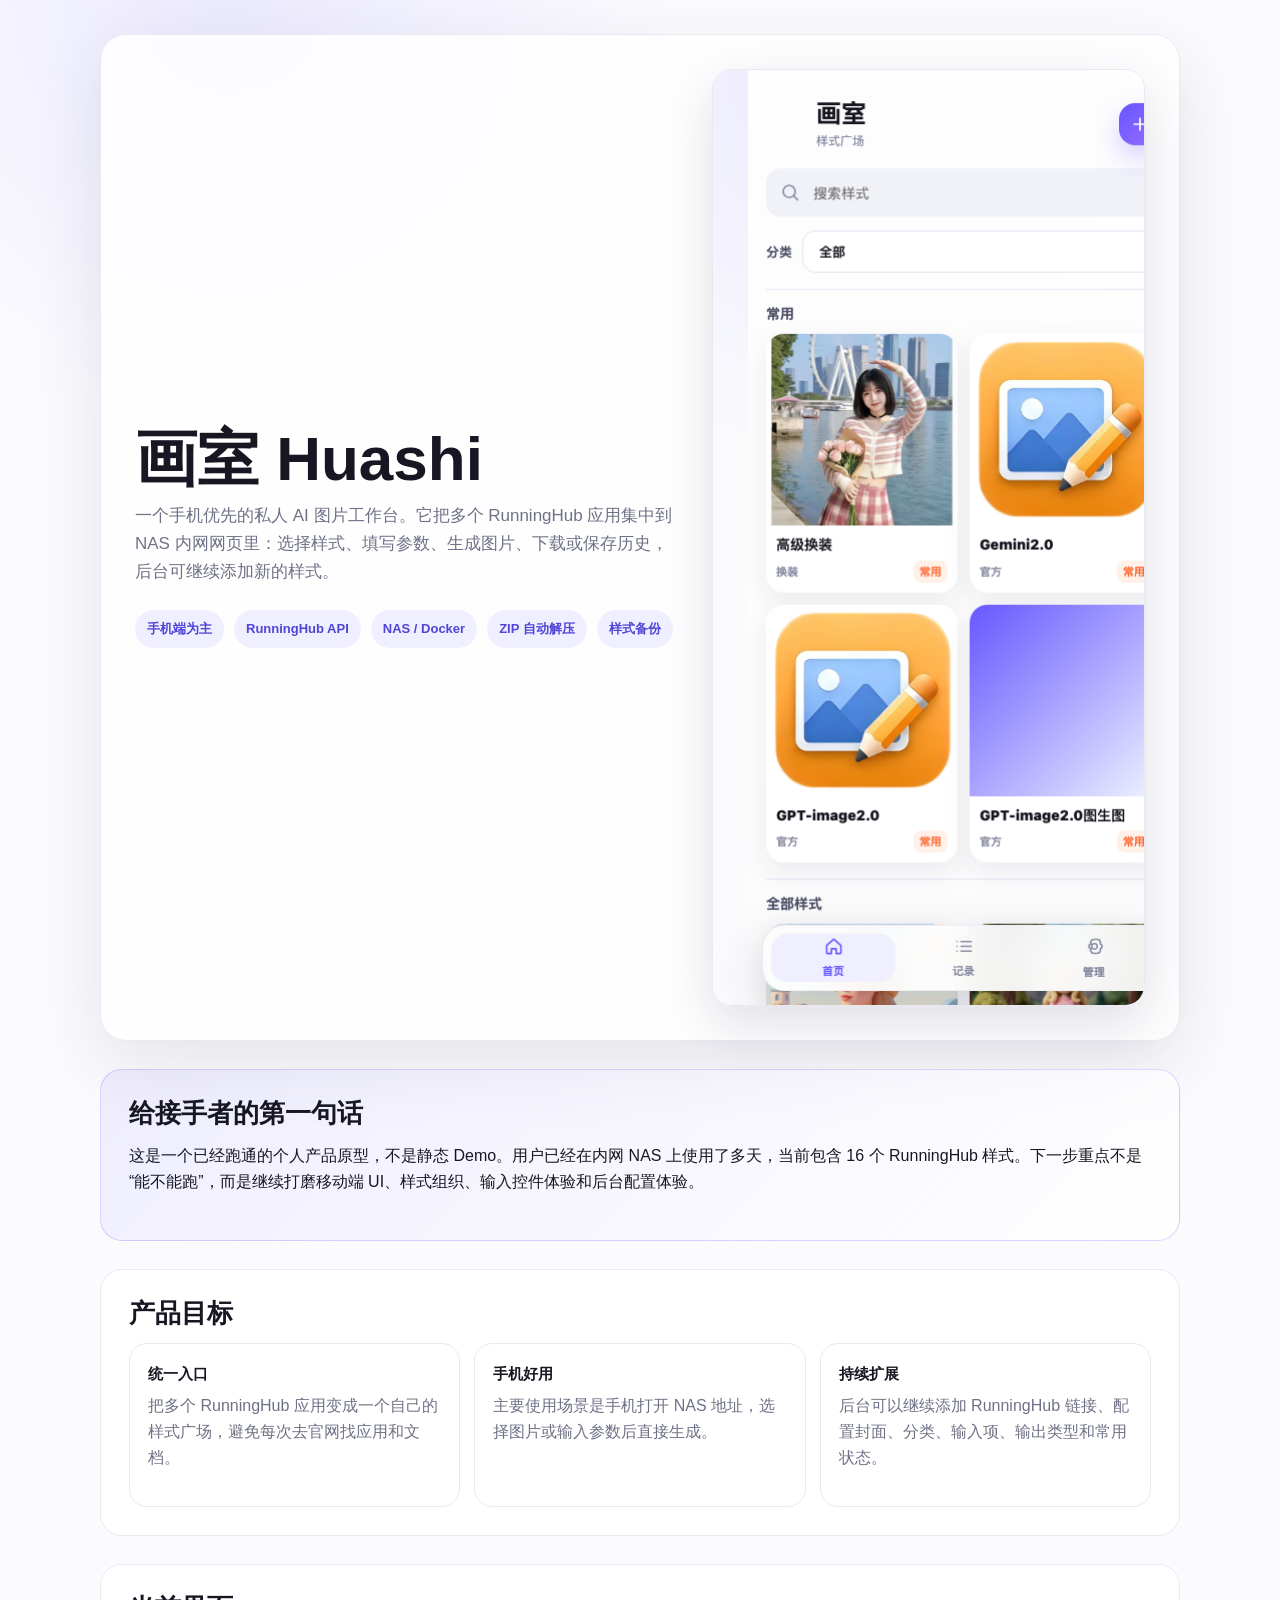
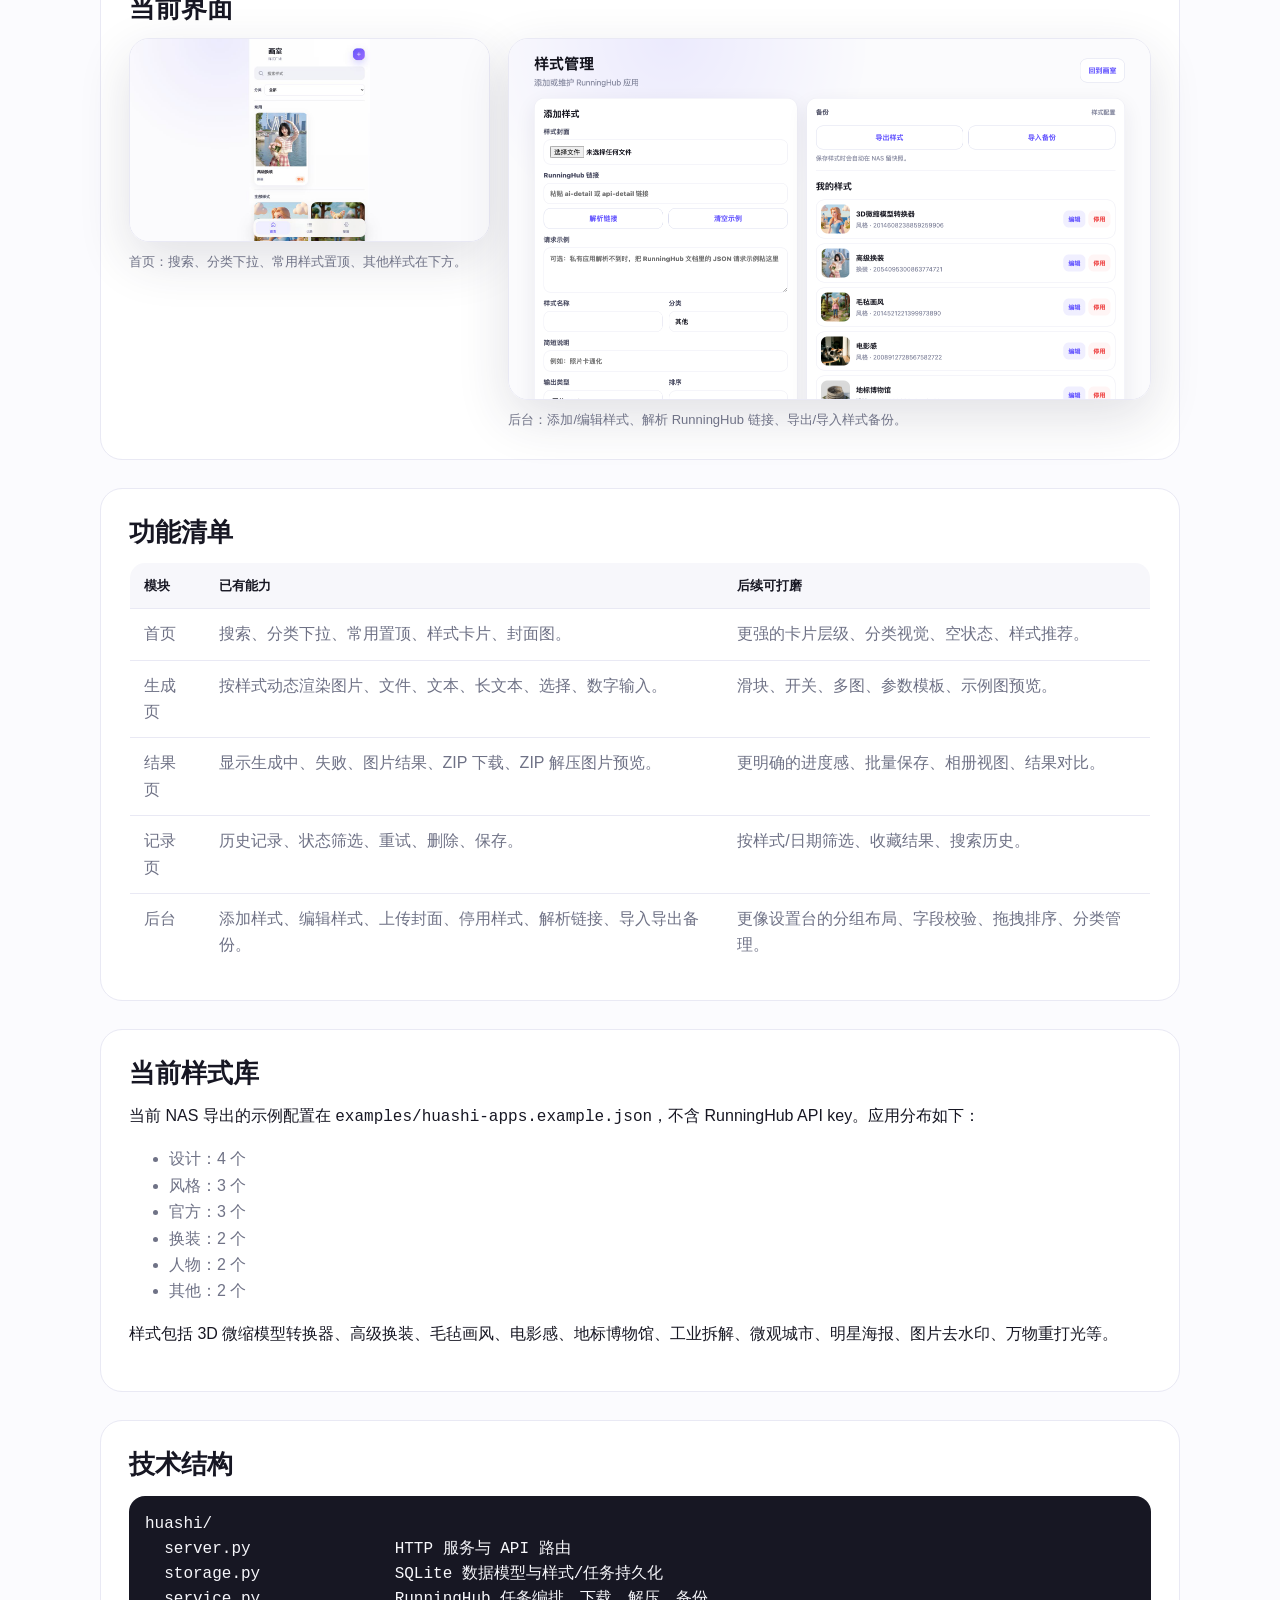
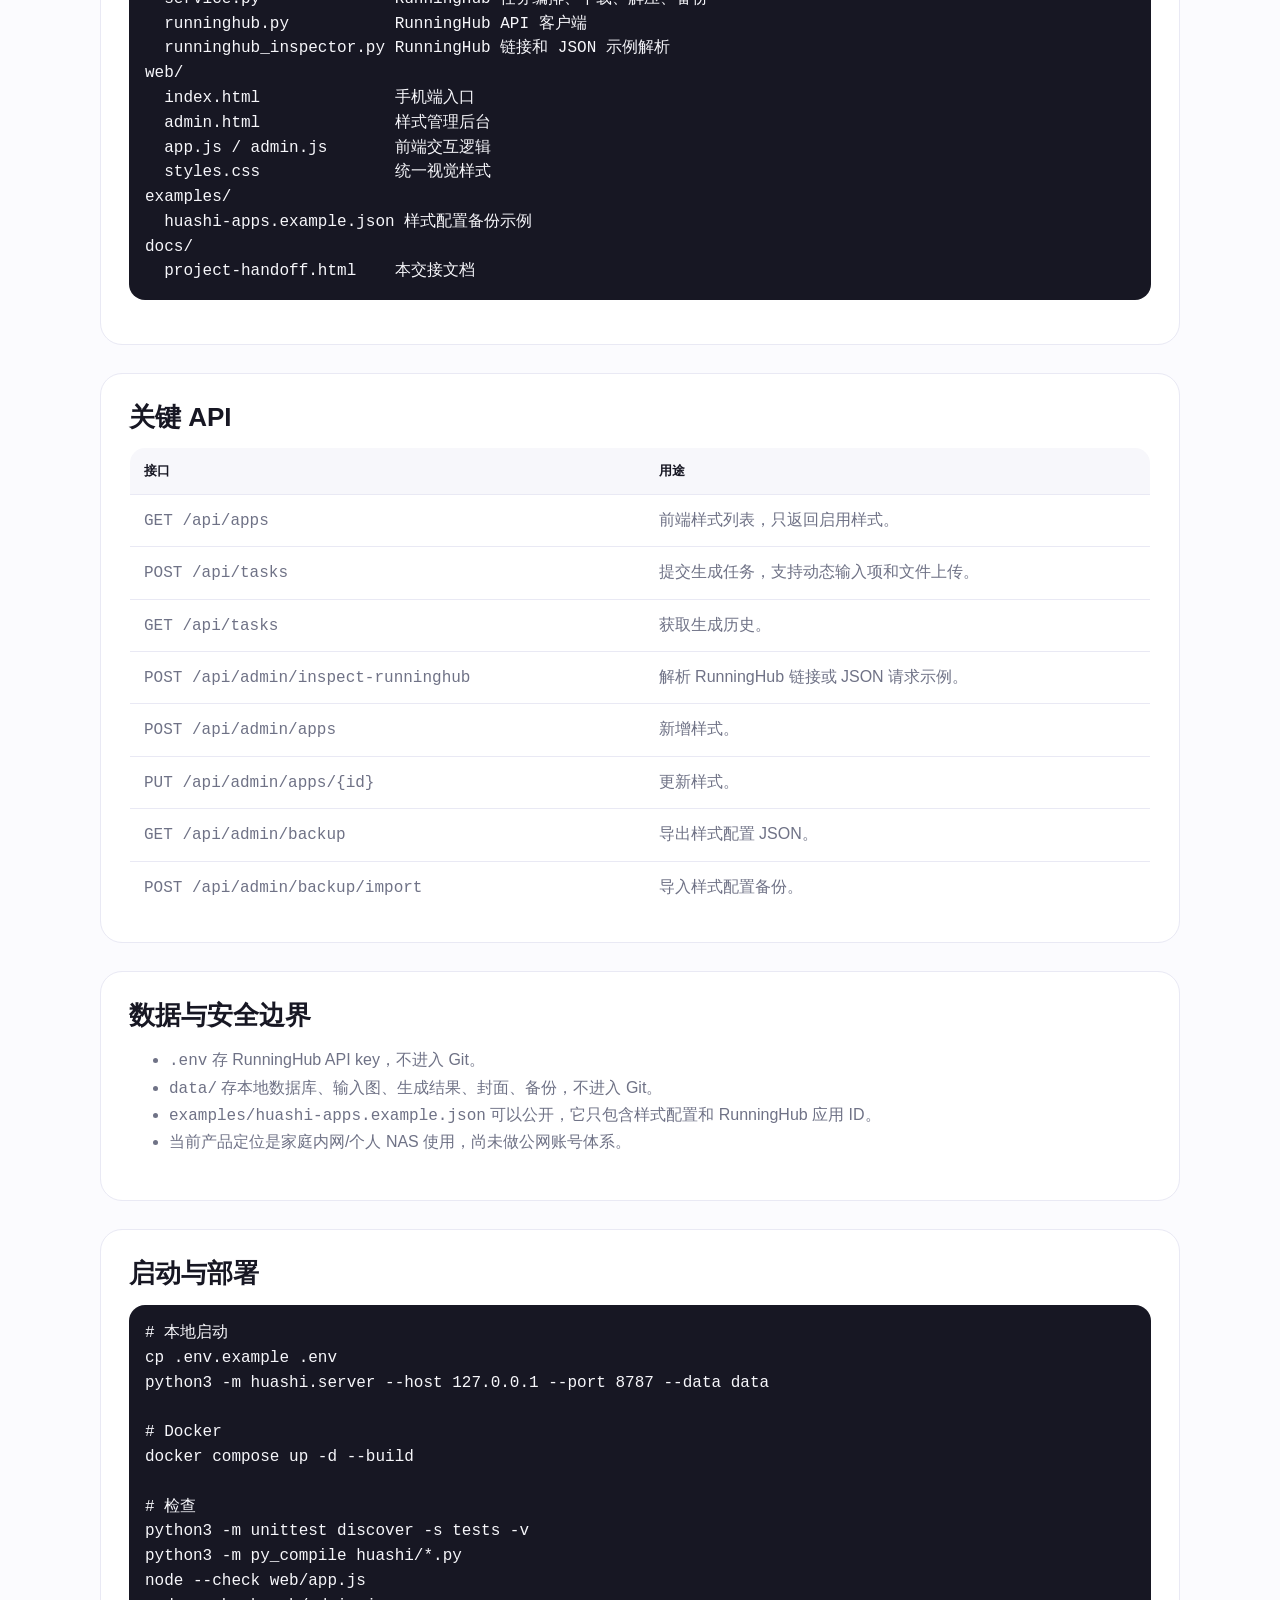
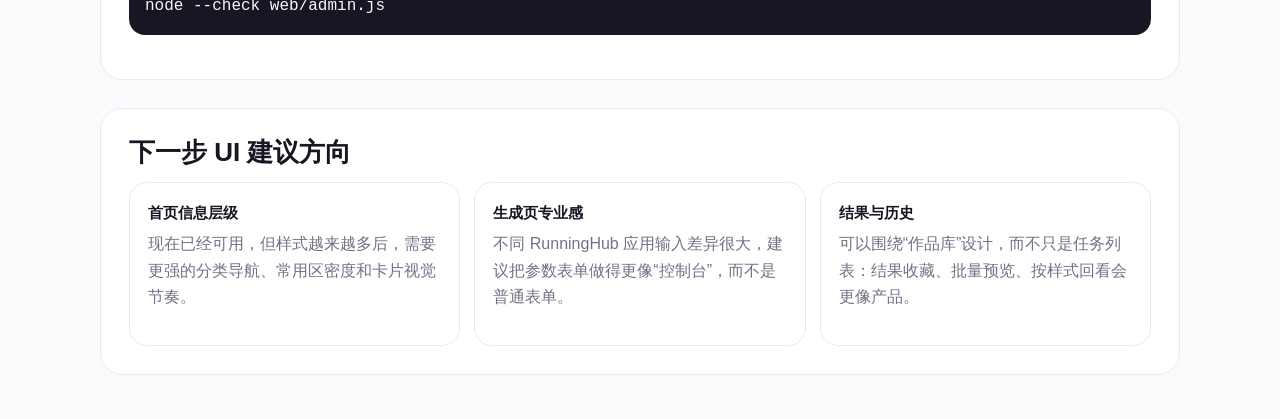
==== docs/project-handoff.html @ acdbef0a "Initial Huashi product release" ====
<!doctype html>
<html lang="zh-CN">
  <head>
    <meta charset="utf-8" />
    <meta name="viewport" content="width=device-width, initial-scale=1" />
    <title>画室 Huashi 项目交接文档</title>
    <style>
      :root {
        --ink: #171723;
        --muted: #6f7286;
        --line: #e9e9f4;
        --soft: #f7f7fb;
        --accent: #6657ff;
        --accent-2: #9b6dff;
        --surface: #ffffff;
      }

      * {
        box-sizing: border-box;
      }

      html,
      body {
        margin: 0;
        min-height: 100%;
        color: var(--ink);
        background:
          radial-gradient(circle at 18% 0, rgba(102, 87, 255, 0.1), transparent 28rem),
          #fbfbfe;
        font-family: ui-sans-serif, -apple-system, BlinkMacSystemFont, "Segoe UI", sans-serif;
        line-height: 1.65;
      }

      body {
        padding: 34px 18px 56px;
      }

      .page {
        width: min(1080px, 100%);
        margin: 0 auto;
      }

      .hero {
        display: grid;
        grid-template-columns: minmax(0, 0.95fr) minmax(320px, 0.75fr);
        gap: 28px;
        align-items: center;
        padding: 34px;
        border: 1px solid var(--line);
        border-radius: 26px;
        background: rgba(255, 255, 255, 0.86);
        box-shadow: 0 24px 70px rgba(42, 43, 70, 0.11);
      }

      h1,
      h2,
      h3,
      p {
        margin-top: 0;
      }

      h1 {
        margin-bottom: 12px;
        font-size: clamp(34px, 5vw, 62px);
        line-height: 1.02;
        letter-spacing: 0;
      }

      h2 {
        margin-bottom: 14px;
        font-size: 26px;
        line-height: 1.2;
      }

      h3 {
        margin-bottom: 8px;
        font-size: 18px;
      }

      .subtitle {
        max-width: 680px;
        color: var(--muted);
        font-size: 17px;
      }

      .hero img,
      .shot img {
        display: block;
        width: 100%;
        border-radius: 20px;
        border: 1px solid var(--line);
        box-shadow: 0 18px 52px rgba(42, 43, 70, 0.14);
      }

      .meta {
        display: flex;
        flex-wrap: wrap;
        gap: 10px;
        margin-top: 24px;
      }

      .pill {
        border-radius: 999px;
        padding: 8px 12px;
        background: #f0efff;
        color: #5045d6;
        font-size: 13px;
        font-weight: 800;
      }

      section {
        margin-top: 28px;
        padding: 28px;
        border: 1px solid var(--line);
        border-radius: 22px;
        background: rgba(255, 255, 255, 0.9);
      }

      .grid {
        display: grid;
        grid-template-columns: repeat(3, minmax(0, 1fr));
        gap: 14px;
      }

      .card {
        min-width: 0;
        border: 1px solid var(--line);
        border-radius: 18px;
        background: var(--surface);
        padding: 18px;
      }

      .card p,
      li {
        color: var(--muted);
      }

      .card strong {
        display: block;
        margin-bottom: 6px;
        font-size: 15px;
      }

      .shots {
        display: grid;
        grid-template-columns: 0.72fr 1.28fr;
        gap: 18px;
        align-items: start;
      }

      .shot small {
        display: block;
        margin-top: 9px;
        color: var(--muted);
        font-size: 13px;
      }

      code,
      pre {
        font-family: ui-monospace, SFMono-Regular, Menlo, Monaco, Consolas, monospace;
      }

      pre {
        overflow-x: auto;
        border-radius: 16px;
        background: #171723;
        color: #f7f7fb;
        padding: 16px;
        line-height: 1.55;
      }

      .table {
        width: 100%;
        border-collapse: collapse;
        overflow: hidden;
        border-radius: 16px;
        border: 1px solid var(--line);
      }

      .table th,
      .table td {
        padding: 12px 14px;
        border-bottom: 1px solid var(--line);
        text-align: left;
        vertical-align: top;
      }

      .table th {
        background: var(--soft);
        font-size: 13px;
      }

      .table td {
        color: var(--muted);
      }

      .note {
        border-color: rgba(102, 87, 255, 0.24);
        background: linear-gradient(135deg, rgba(102, 87, 255, 0.08), rgba(255, 255, 255, 0.92));
      }

      @media (max-width: 820px) {
        body {
          padding: 18px 12px 42px;
        }

        .hero,
        .grid,
        .shots {
          grid-template-columns: 1fr;
        }

        .hero,
        section {
          padding: 20px;
          border-radius: 20px;
        }
      }
    </style>
  </head>
  <body>
    <main class="page">
      <header class="hero">
        <div>
          <h1>画室 Huashi</h1>
          <p class="subtitle">
            一个手机优先的私人 AI 图片工作台。它把多个 RunningHub 应用集中到 NAS 内网网页里：选择样式、填写参数、生成图片、下载或保存历史，后台可继续添加新的样式。
          </p>
          <div class="meta">
            <span class="pill">手机端为主</span>
            <span class="pill">RunningHub API</span>
            <span class="pill">NAS / Docker</span>
            <span class="pill">ZIP 自动解压</span>
            <span class="pill">样式备份</span>
          </div>
        </div>
        <img src="assets/huashi-mobile.png" alt="画室手机端首页截图" />
      </header>

      <section class="note">
        <h2>给接手者的第一句话</h2>
        <p>
          这是一个已经跑通的个人产品原型，不是静态 Demo。用户已经在内网 NAS 上使用了多天，当前包含 16 个 RunningHub 样式。下一步重点不是“能不能跑”，而是继续打磨移动端 UI、样式组织、输入控件体验和后台配置体验。
        </p>
      </section>

      <section>
        <h2>产品目标</h2>
        <div class="grid">
          <div class="card">
            <strong>统一入口</strong>
            <p>把多个 RunningHub 应用变成一个自己的样式广场，避免每次去官网找应用和文档。</p>
          </div>
          <div class="card">
            <strong>手机好用</strong>
            <p>主要使用场景是手机打开 NAS 地址，选择图片或输入参数后直接生成。</p>
          </div>
          <div class="card">
            <strong>持续扩展</strong>
            <p>后台可以继续添加 RunningHub 链接、配置封面、分类、输入项、输出类型和常用状态。</p>
          </div>
        </div>
      </section>

      <section>
        <h2>当前界面</h2>
        <div class="shots">
          <div class="shot">
            <img src="assets/huashi-home.png" alt="画室首页截图" />
            <small>首页：搜索、分类下拉、常用样式置顶、其他样式在下方。</small>
          </div>
          <div class="shot">
            <img src="assets/huashi-admin.png" alt="画室后台截图" />
            <small>后台：添加/编辑样式、解析 RunningHub 链接、导出/导入样式备份。</small>
          </div>
        </div>
      </section>

      <section>
        <h2>功能清单</h2>
        <table class="table">
          <thead>
            <tr>
              <th>模块</th>
              <th>已有能力</th>
              <th>后续可打磨</th>
            </tr>
          </thead>
          <tbody>
            <tr>
              <td>首页</td>
              <td>搜索、分类下拉、常用置顶、样式卡片、封面图。</td>
              <td>更强的卡片层级、分类视觉、空状态、样式推荐。</td>
            </tr>
            <tr>
              <td>生成页</td>
              <td>按样式动态渲染图片、文件、文本、长文本、选择、数字输入。</td>
              <td>滑块、开关、多图、参数模板、示例图预览。</td>
            </tr>
            <tr>
              <td>结果页</td>
              <td>显示生成中、失败、图片结果、ZIP 下载、ZIP 解压图片预览。</td>
              <td>更明确的进度感、批量保存、相册视图、结果对比。</td>
            </tr>
            <tr>
              <td>记录页</td>
              <td>历史记录、状态筛选、重试、删除、保存。</td>
              <td>按样式/日期筛选、收藏结果、搜索历史。</td>
            </tr>
            <tr>
              <td>后台</td>
              <td>添加样式、编辑样式、上传封面、停用样式、解析链接、导入导出备份。</td>
              <td>更像设置台的分组布局、字段校验、拖拽排序、分类管理。</td>
            </tr>
          </tbody>
        </table>
      </section>

      <section>
        <h2>当前样式库</h2>
        <p>当前 NAS 导出的示例配置在 <code>examples/huashi-apps.example.json</code>，不含 RunningHub API key。应用分布如下：</p>
        <ul>
          <li>设计：4 个</li>
          <li>风格：3 个</li>
          <li>官方：3 个</li>
          <li>换装：2 个</li>
          <li>人物：2 个</li>
          <li>其他：2 个</li>
        </ul>
        <p>样式包括 3D 微缩模型转换器、高级换装、毛毡画风、电影感、地标博物馆、工业拆解、微观城市、明星海报、图片去水印、万物重打光等。</p>
      </section>

      <section>
        <h2>技术结构</h2>
        <pre><code>huashi/
  server.py               HTTP 服务与 API 路由
  storage.py              SQLite 数据模型与样式/任务持久化
  service.py              RunningHub 任务编排、下载、解压、备份
  runninghub.py           RunningHub API 客户端
  runninghub_inspector.py RunningHub 链接和 JSON 示例解析
web/
  index.html              手机端入口
  admin.html              样式管理后台
  app.js / admin.js       前端交互逻辑
  styles.css              统一视觉样式
examples/
  huashi-apps.example.json 样式配置备份示例
docs/
  project-handoff.html    本交接文档</code></pre>
      </section>

      <section>
        <h2>关键 API</h2>
        <table class="table">
          <thead>
            <tr>
              <th>接口</th>
              <th>用途</th>
            </tr>
          </thead>
          <tbody>
            <tr>
              <td><code>GET /api/apps</code></td>
              <td>前端样式列表，只返回启用样式。</td>
            </tr>
            <tr>
              <td><code>POST /api/tasks</code></td>
              <td>提交生成任务，支持动态输入项和文件上传。</td>
            </tr>
            <tr>
              <td><code>GET /api/tasks</code></td>
              <td>获取生成历史。</td>
            </tr>
            <tr>
              <td><code>POST /api/admin/inspect-runninghub</code></td>
              <td>解析 RunningHub 链接或 JSON 请求示例。</td>
            </tr>
            <tr>
              <td><code>POST /api/admin/apps</code></td>
              <td>新增样式。</td>
            </tr>
            <tr>
              <td><code>PUT /api/admin/apps/{id}</code></td>
              <td>更新样式。</td>
            </tr>
            <tr>
              <td><code>GET /api/admin/backup</code></td>
              <td>导出样式配置 JSON。</td>
            </tr>
            <tr>
              <td><code>POST /api/admin/backup/import</code></td>
              <td>导入样式配置备份。</td>
            </tr>
          </tbody>
        </table>
      </section>

      <section>
        <h2>数据与安全边界</h2>
        <ul>
          <li><code>.env</code> 存 RunningHub API key，不进入 Git。</li>
          <li><code>data/</code> 存本地数据库、输入图、生成结果、封面、备份，不进入 Git。</li>
          <li><code>examples/huashi-apps.example.json</code> 可以公开，它只包含样式配置和 RunningHub 应用 ID。</li>
          <li>当前产品定位是家庭内网/个人 NAS 使用，尚未做公网账号体系。</li>
        </ul>
      </section>

      <section>
        <h2>启动与部署</h2>
        <pre><code># 本地启动
cp .env.example .env
python3 -m huashi.server --host 127.0.0.1 --port 8787 --data data

# Docker
docker compose up -d --build

# 检查
python3 -m unittest discover -s tests -v
python3 -m py_compile huashi/*.py
node --check web/app.js
node --check web/admin.js</code></pre>
      </section>

      <section>
        <h2>下一步 UI 建议方向</h2>
        <div class="grid">
          <div class="card">
            <strong>首页信息层级</strong>
            <p>现在已经可用，但样式越来越多后，需要更强的分类导航、常用区密度和卡片视觉节奏。</p>
          </div>
          <div class="card">
            <strong>生成页专业感</strong>
            <p>不同 RunningHub 应用输入差异很大，建议把参数表单做得更像“控制台”，而不是普通表单。</p>
          </div>
          <div class="card">
            <strong>结果与历史</strong>
            <p>可以围绕“作品库”设计，而不只是任务列表：结果收藏、批量预览、按样式回看会更像产品。</p>
          </div>
        </div>
      </section>
    </main>
  </body>
</html>
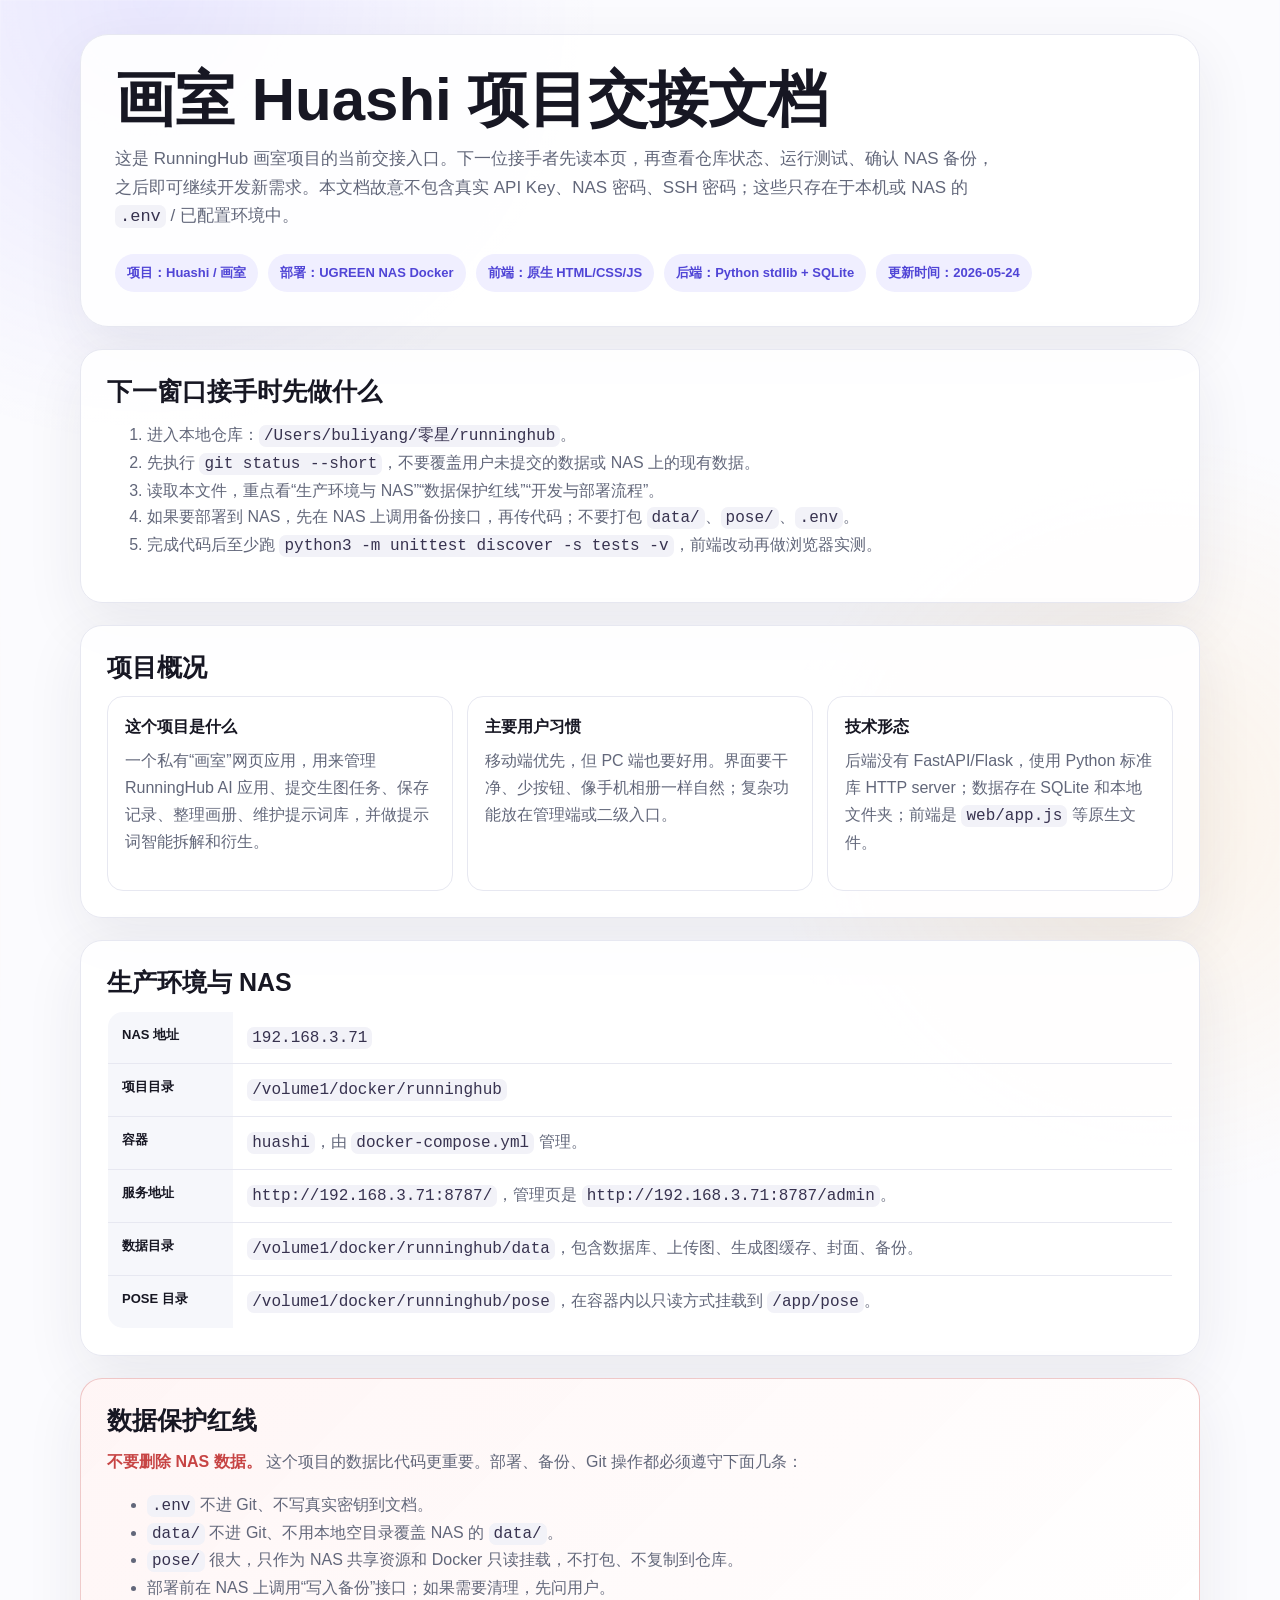
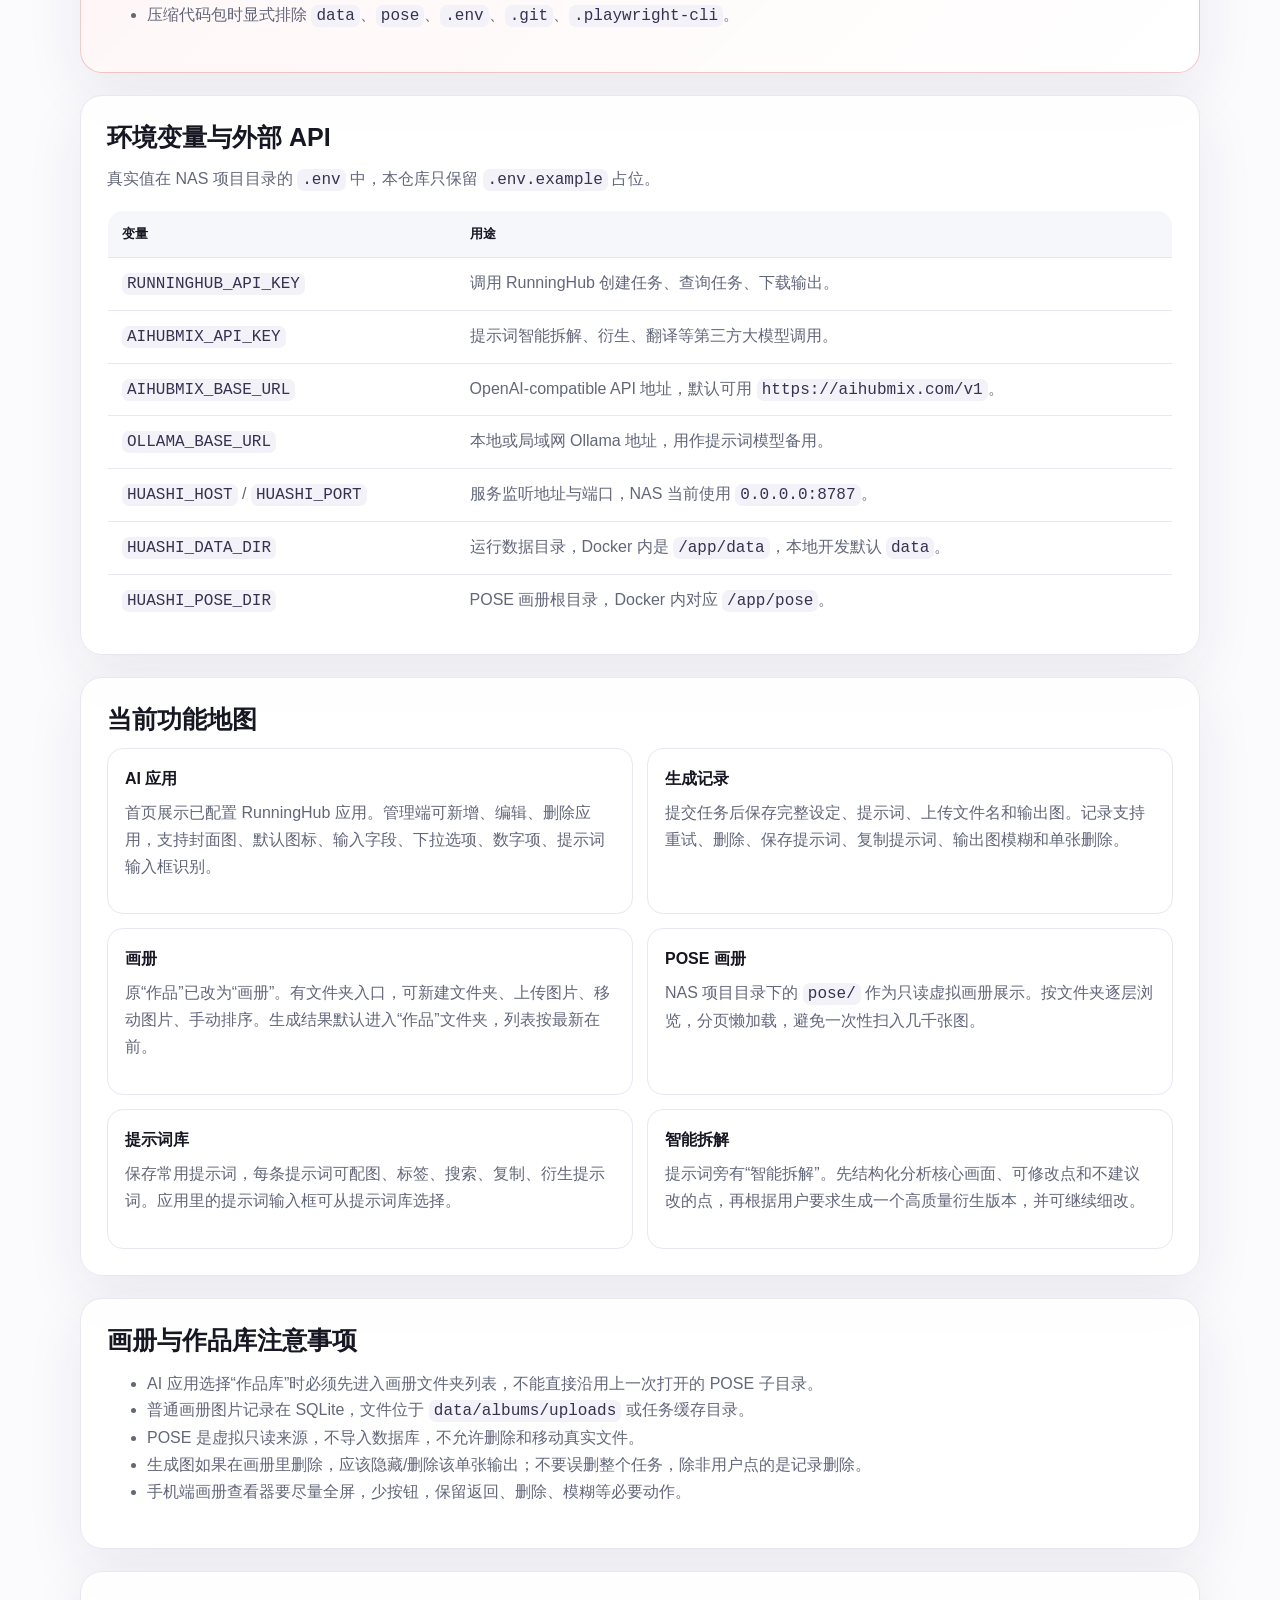
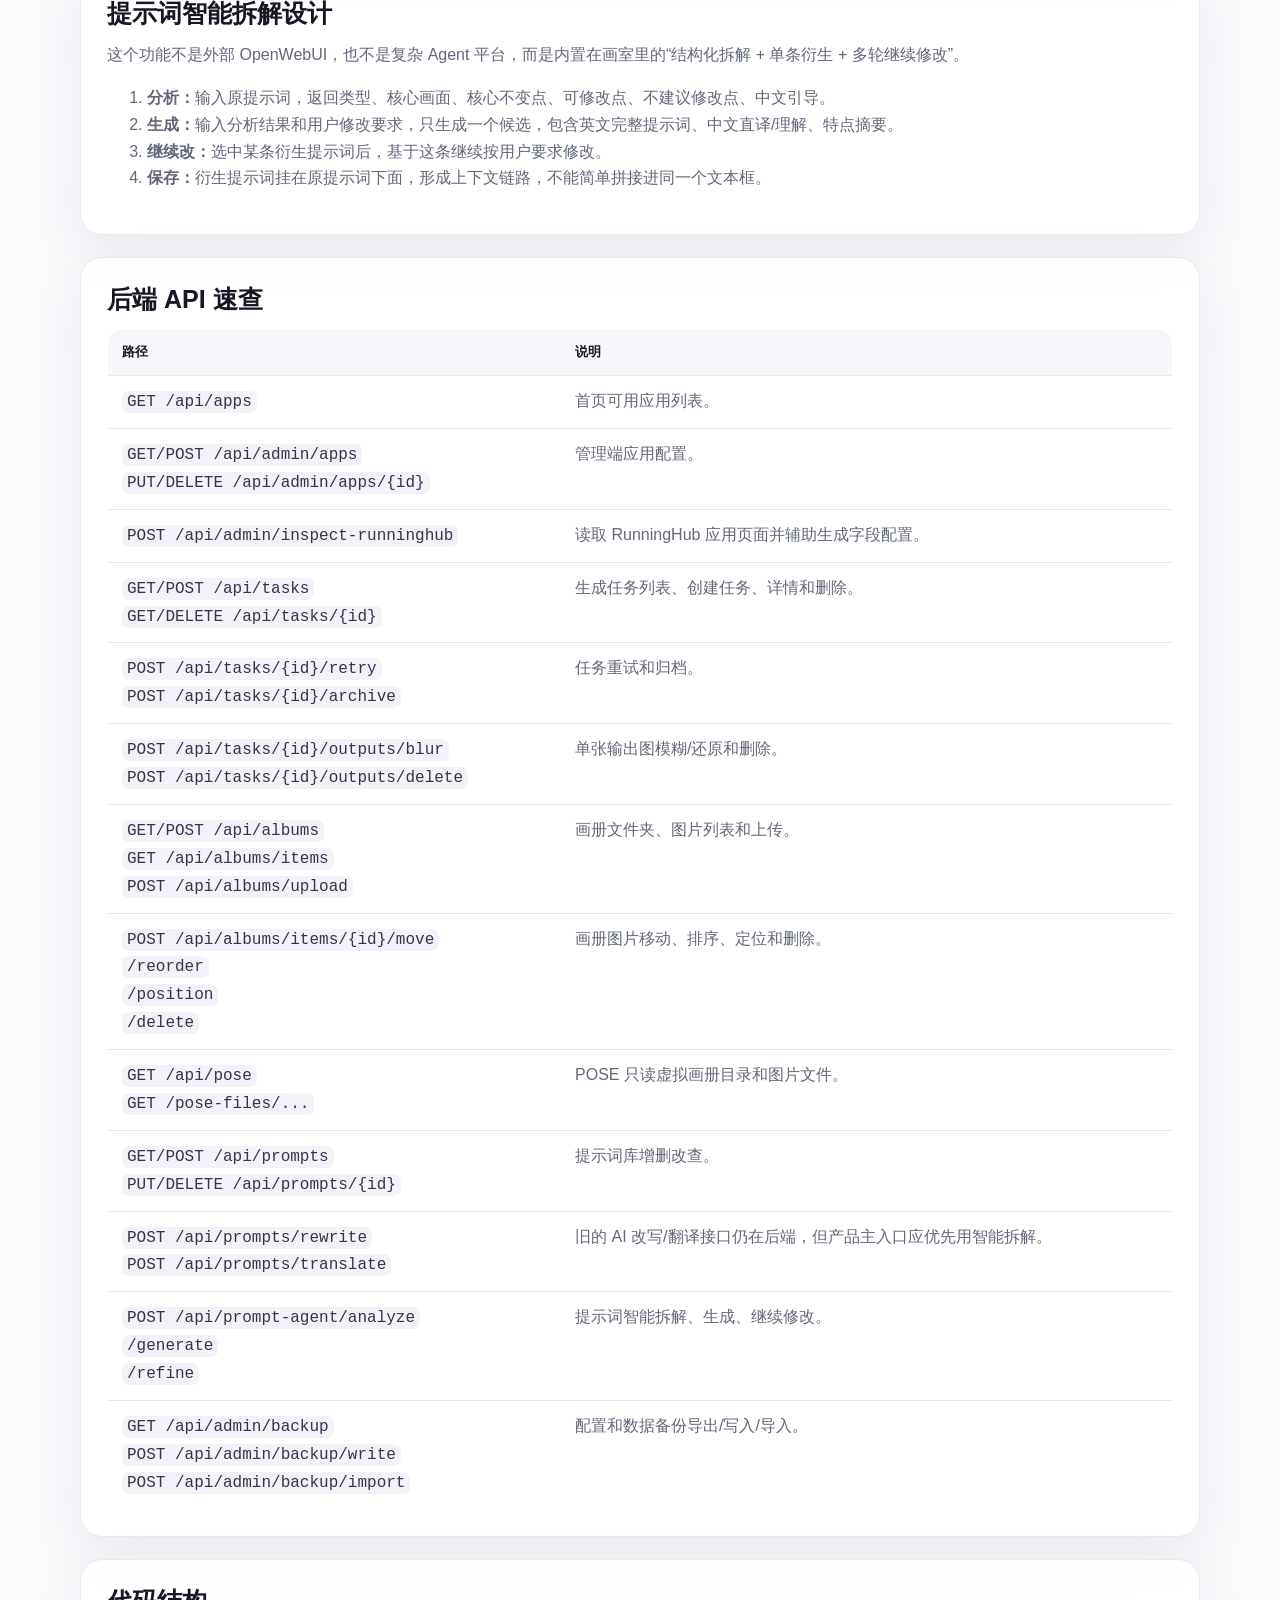
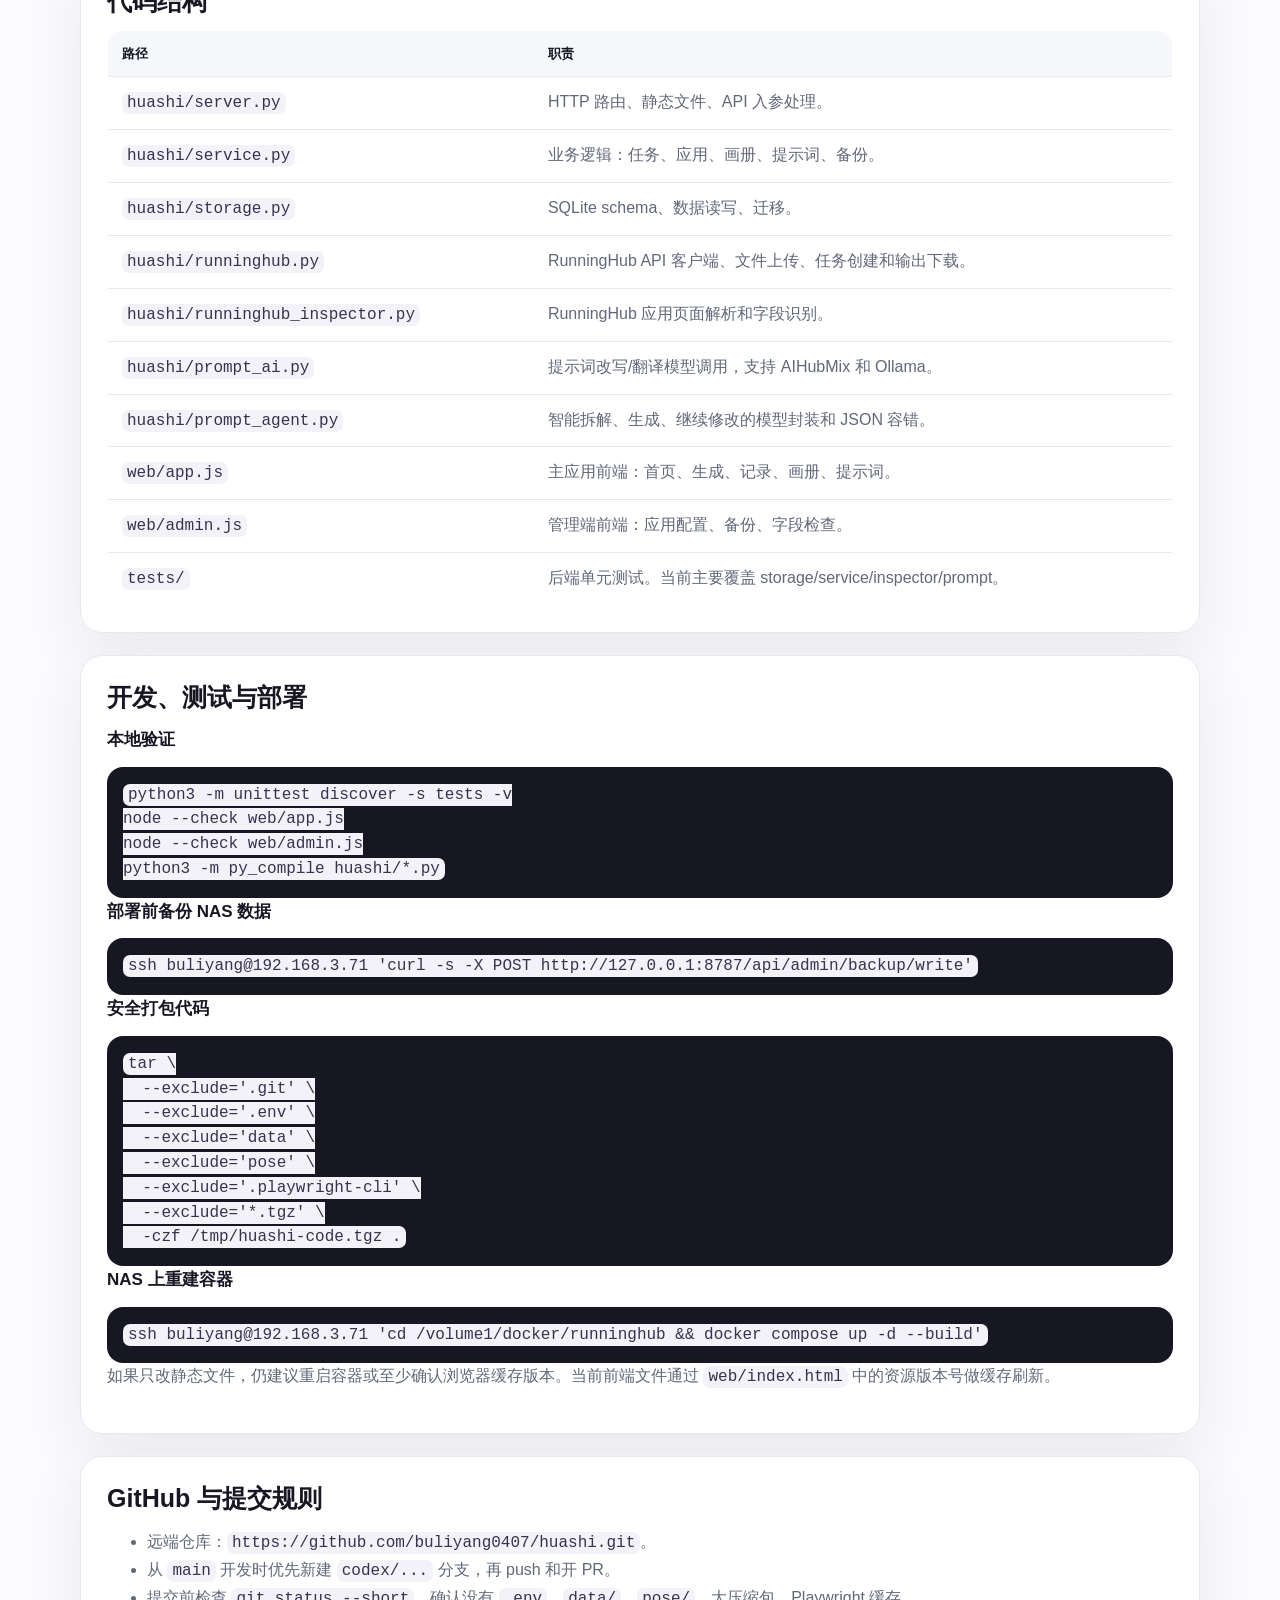
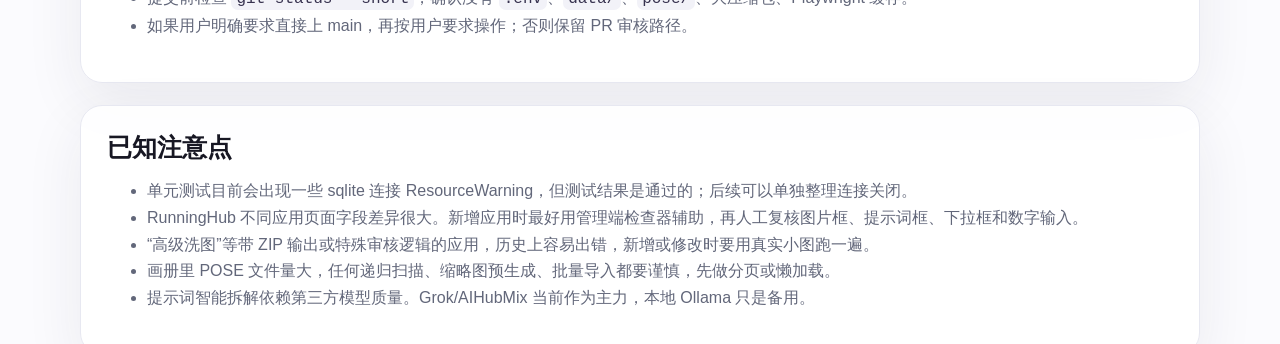
==== commit 0906f7a5: "Ship Huashi album and prompt handoff updates" ====
--- a/docs/project-handoff.html
+++ b/docs/project-handoff.html
@@ -7,12 +7,13 @@
     <style>
       :root {
         --ink: #171723;
-        --muted: #6f7286;
-        --line: #e9e9f4;
-        --soft: #f7f7fb;
+        --muted: #62677a;
+        --line: #e7e8f1;
+        --soft: #f6f7fb;
+        --surface: #ffffff;
         --accent: #6657ff;
-        --accent-2: #9b6dff;
-        --surface: #ffffff;
+        --accent-soft: #f0efff;
+        --danger: #c74444;
       }
 
       * {
@@ -25,10 +26,11 @@
         min-height: 100%;
         color: var(--ink);
         background:
-          radial-gradient(circle at 18% 0, rgba(102, 87, 255, 0.1), transparent 28rem),
+          radial-gradient(circle at 12% 0, rgba(102, 87, 255, 0.12), transparent 28rem),
+          radial-gradient(circle at 90% 12%, rgba(255, 183, 77, 0.12), transparent 24rem),
           #fbfbfe;
         font-family: ui-sans-serif, -apple-system, BlinkMacSystemFont, "Segoe UI", sans-serif;
-        line-height: 1.65;
+        line-height: 1.68;
       }
 
       body {
@@ -36,20 +38,26 @@
       }
 
       .page {
-        width: min(1080px, 100%);
+        width: min(1120px, 100%);
         margin: 0 auto;
       }
 
+      .hero,
+      section {
+        border: 1px solid var(--line);
+        background: rgba(255, 255, 255, 0.92);
+        box-shadow: 0 20px 58px rgba(42, 43, 70, 0.08);
+      }
+
       .hero {
-        display: grid;
-        grid-template-columns: minmax(0, 0.95fr) minmax(320px, 0.75fr);
-        gap: 28px;
-        align-items: center;
         padding: 34px;
-        border: 1px solid var(--line);
-        border-radius: 26px;
-        background: rgba(255, 255, 255, 0.86);
-        box-shadow: 0 24px 70px rgba(42, 43, 70, 0.11);
+        border-radius: 28px;
+      }
+
+      section {
+        margin-top: 22px;
+        padding: 26px;
+        border-radius: 22px;
       }
 
       h1,
@@ -60,60 +68,50 @@
       }
 
       h1 {
-        margin-bottom: 12px;
-        font-size: clamp(34px, 5vw, 62px);
-        line-height: 1.02;
+        max-width: 820px;
+        margin-bottom: 14px;
+        font-size: clamp(34px, 5vw, 60px);
+        line-height: 1.04;
         letter-spacing: 0;
       }
 
       h2 {
         margin-bottom: 14px;
-        font-size: 26px;
+        font-size: 25px;
         line-height: 1.2;
       }
 
       h3 {
         margin-bottom: 8px;
-        font-size: 18px;
-      }
-
-      .subtitle {
-        max-width: 680px;
+        font-size: 17px;
+      }
+
+      p,
+      li,
+      td {
+        color: var(--muted);
+      }
+
+      .lead {
+        max-width: 880px;
         color: var(--muted);
         font-size: 17px;
-      }
-
-      .hero img,
-      .shot img {
-        display: block;
-        width: 100%;
-        border-radius: 20px;
-        border: 1px solid var(--line);
-        box-shadow: 0 18px 52px rgba(42, 43, 70, 0.14);
       }
 
       .meta {
         display: flex;
         flex-wrap: wrap;
         gap: 10px;
-        margin-top: 24px;
+        margin-top: 22px;
       }
 
       .pill {
         border-radius: 999px;
         padding: 8px 12px;
-        background: #f0efff;
+        background: var(--accent-soft);
         color: #5045d6;
         font-size: 13px;
         font-weight: 800;
-      }
-
-      section {
-        margin-top: 28px;
-        padding: 28px;
-        border: 1px solid var(--line);
-        border-radius: 22px;
-        background: rgba(255, 255, 255, 0.9);
       }
 
       .grid {
@@ -122,37 +120,22 @@
         gap: 14px;
       }
 
+      .grid.two {
+        grid-template-columns: repeat(2, minmax(0, 1fr));
+      }
+
       .card {
         min-width: 0;
+        padding: 17px;
         border: 1px solid var(--line);
-        border-radius: 18px;
+        border-radius: 16px;
         background: var(--surface);
-        padding: 18px;
-      }
-
-      .card p,
-      li {
-        color: var(--muted);
       }
 
       .card strong {
         display: block;
-        margin-bottom: 6px;
-        font-size: 15px;
-      }
-
-      .shots {
-        display: grid;
-        grid-template-columns: 0.72fr 1.28fr;
-        gap: 18px;
-        align-items: start;
-      }
-
-      .shot small {
-        display: block;
-        margin-top: 9px;
-        color: var(--muted);
-        font-size: 13px;
+        margin-bottom: 7px;
+        color: var(--ink);
       }
 
       code,
@@ -160,54 +143,70 @@
         font-family: ui-monospace, SFMono-Regular, Menlo, Monaco, Consolas, monospace;
       }
 
+      code {
+        color: #37324f;
+        background: #f2f2f8;
+        border-radius: 7px;
+        padding: 2px 5px;
+      }
+
       pre {
         overflow-x: auto;
+        margin: 12px 0 0;
+        padding: 16px;
         border-radius: 16px;
         background: #171723;
-        color: #f7f7fb;
-        padding: 16px;
+        color: #f8f8ff;
         line-height: 1.55;
       }
 
-      .table {
+      table {
         width: 100%;
         border-collapse: collapse;
+        border: 1px solid var(--line);
+        border-radius: 16px;
         overflow: hidden;
-        border-radius: 16px;
-        border: 1px solid var(--line);
-      }
-
-      .table th,
-      .table td {
+      }
+
+      th,
+      td {
         padding: 12px 14px;
         border-bottom: 1px solid var(--line);
         text-align: left;
         vertical-align: top;
       }
 
-      .table th {
+      th {
         background: var(--soft);
+        color: var(--ink);
         font-size: 13px;
       }
 
-      .table td {
-        color: var(--muted);
-      }
-
-      .note {
-        border-color: rgba(102, 87, 255, 0.24);
-        background: linear-gradient(135deg, rgba(102, 87, 255, 0.08), rgba(255, 255, 255, 0.92));
+      tr:last-child td {
+        border-bottom: 0;
+      }
+
+      .warn {
+        border-color: rgba(199, 68, 68, 0.28);
+        background: linear-gradient(135deg, rgba(255, 245, 245, 0.95), rgba(255, 255, 255, 0.92));
+      }
+
+      .warn strong {
+        color: var(--danger);
+      }
+
+      .toc {
+        columns: 2;
+      }
+
+      .toc a {
+        color: #5045d6;
+        text-decoration: none;
       }
 
       @media (max-width: 820px) {
         body {
           padding: 18px 12px 42px;
-        }
-
-        .hero,
-        .grid,
-        .shots {
-          grid-template-columns: 1fr;
         }
 
         .hero,
@@ -215,228 +214,370 @@
           padding: 20px;
           border-radius: 20px;
         }
+
+        .grid,
+        .grid.two {
+          grid-template-columns: 1fr;
+        }
+
+        .toc {
+          columns: 1;
+        }
       }
     </style>
   </head>
   <body>
     <main class="page">
       <header class="hero">
-        <div>
-          <h1>画室 Huashi</h1>
-          <p class="subtitle">
-            一个手机优先的私人 AI 图片工作台。它把多个 RunningHub 应用集中到 NAS 内网网页里：选择样式、填写参数、生成图片、下载或保存历史，后台可继续添加新的样式。
-          </p>
-          <div class="meta">
-            <span class="pill">手机端为主</span>
-            <span class="pill">RunningHub API</span>
-            <span class="pill">NAS / Docker</span>
-            <span class="pill">ZIP 自动解压</span>
-            <span class="pill">样式备份</span>
-          </div>
+        <h1>画室 Huashi 项目交接文档</h1>
+        <p class="lead">
+          这是 RunningHub 画室项目的当前交接入口。下一位接手者先读本页，再查看仓库状态、运行测试、确认 NAS
+          备份，之后即可继续开发新需求。本文档故意不包含真实 API Key、NAS 密码、SSH 密码；这些只存在于本机或 NAS
+          的 <code>.env</code> / 已配置环境中。
+        </p>
+        <div class="meta">
+          <span class="pill">项目：Huashi / 画室</span>
+          <span class="pill">部署：UGREEN NAS Docker</span>
+          <span class="pill">前端：原生 HTML/CSS/JS</span>
+          <span class="pill">后端：Python stdlib + SQLite</span>
+          <span class="pill">更新时间：2026-05-24</span>
         </div>
-        <img src="assets/huashi-mobile.png" alt="画室手机端首页截图" />
       </header>
 
-      <section class="note">
-        <h2>给接手者的第一句话</h2>
-        <p>
-          这是一个已经跑通的个人产品原型，不是静态 Demo。用户已经在内网 NAS 上使用了多天，当前包含 16 个 RunningHub 样式。下一步重点不是“能不能跑”，而是继续打磨移动端 UI、样式组织、输入控件体验和后台配置体验。
-        </p>
-      </section>
-
-      <section>
-        <h2>产品目标</h2>
+      <section id="quick-start">
+        <h2>下一窗口接手时先做什么</h2>
+        <ol>
+          <li>进入本地仓库：<code>/Users/buliyang/零星/runninghub</code>。</li>
+          <li>先执行 <code>git status --short</code>，不要覆盖用户未提交的数据或 NAS 上的现有数据。</li>
+          <li>读取本文件，重点看“生产环境与 NAS”“数据保护红线”“开发与部署流程”。</li>
+          <li>如果要部署到 NAS，先在 NAS 上调用备份接口，再传代码；不要打包 <code>data/</code>、<code>pose/</code>、<code>.env</code>。</li>
+          <li>完成代码后至少跑 <code>python3 -m unittest discover -s tests -v</code>，前端改动再做浏览器实测。</li>
+        </ol>
+      </section>
+
+      <section id="overview">
+        <h2>项目概况</h2>
         <div class="grid">
           <div class="card">
-            <strong>统一入口</strong>
-            <p>把多个 RunningHub 应用变成一个自己的样式广场，避免每次去官网找应用和文档。</p>
-          </div>
-          <div class="card">
-            <strong>手机好用</strong>
-            <p>主要使用场景是手机打开 NAS 地址，选择图片或输入参数后直接生成。</p>
-          </div>
-          <div class="card">
-            <strong>持续扩展</strong>
-            <p>后台可以继续添加 RunningHub 链接、配置封面、分类、输入项、输出类型和常用状态。</p>
+            <strong>这个项目是什么</strong>
+            <p>一个私有“画室”网页应用，用来管理 RunningHub AI 应用、提交生图任务、保存记录、整理画册、维护提示词库，并做提示词智能拆解和衍生。</p>
+          </div>
+          <div class="card">
+            <strong>主要用户习惯</strong>
+            <p>移动端优先，但 PC 端也要好用。界面要干净、少按钮、像手机相册一样自然；复杂功能放在管理端或二级入口。</p>
+          </div>
+          <div class="card">
+            <strong>技术形态</strong>
+            <p>后端没有 FastAPI/Flask，使用 Python 标准库 HTTP server；数据存在 SQLite 和本地文件夹；前端是 <code>web/app.js</code> 等原生文件。</p>
           </div>
         </div>
       </section>
 
-      <section>
-        <h2>当前界面</h2>
-        <div class="shots">
-          <div class="shot">
-            <img src="assets/huashi-home.png" alt="画室首页截图" />
-            <small>首页：搜索、分类下拉、常用样式置顶、其他样式在下方。</small>
-          </div>
-          <div class="shot">
-            <img src="assets/huashi-admin.png" alt="画室后台截图" />
-            <small>后台：添加/编辑样式、解析 RunningHub 链接、导出/导入样式备份。</small>
-          </div>
-        </div>
-      </section>
-
-      <section>
-        <h2>功能清单</h2>
-        <table class="table">
+      <section id="production">
+        <h2>生产环境与 NAS</h2>
+        <table>
+          <tbody>
+            <tr>
+              <th>NAS 地址</th>
+              <td><code>192.168.3.71</code></td>
+            </tr>
+            <tr>
+              <th>项目目录</th>
+              <td><code>/volume1/docker/runninghub</code></td>
+            </tr>
+            <tr>
+              <th>容器</th>
+              <td><code>huashi</code>，由 <code>docker-compose.yml</code> 管理。</td>
+            </tr>
+            <tr>
+              <th>服务地址</th>
+              <td><code>http://192.168.3.71:8787/</code>，管理页是 <code>http://192.168.3.71:8787/admin</code>。</td>
+            </tr>
+            <tr>
+              <th>数据目录</th>
+              <td><code>/volume1/docker/runninghub/data</code>，包含数据库、上传图、生成图缓存、封面、备份。</td>
+            </tr>
+            <tr>
+              <th>POSE 目录</th>
+              <td><code>/volume1/docker/runninghub/pose</code>，在容器内以只读方式挂载到 <code>/app/pose</code>。</td>
+            </tr>
+          </tbody>
+        </table>
+      </section>
+
+      <section class="warn" id="safety">
+        <h2>数据保护红线</h2>
+        <p><strong>不要删除 NAS 数据。</strong> 这个项目的数据比代码更重要。部署、备份、Git 操作都必须遵守下面几条：</p>
+        <ul>
+          <li><code>.env</code> 不进 Git、不写真实密钥到文档。</li>
+          <li><code>data/</code> 不进 Git、不用本地空目录覆盖 NAS 的 <code>data/</code>。</li>
+          <li><code>pose/</code> 很大，只作为 NAS 共享资源和 Docker 只读挂载，不打包、不复制到仓库。</li>
+          <li>部署前在 NAS 上调用“写入备份”接口；如果需要清理，先问用户。</li>
+          <li>压缩代码包时显式排除 <code>data</code>、<code>pose</code>、<code>.env</code>、<code>.git</code>、<code>.playwright-cli</code>。</li>
+        </ul>
+      </section>
+
+      <section id="env">
+        <h2>环境变量与外部 API</h2>
+        <p>真实值在 NAS 项目目录的 <code>.env</code> 中，本仓库只保留 <code>.env.example</code> 占位。</p>
+        <table>
           <thead>
             <tr>
-              <th>模块</th>
-              <th>已有能力</th>
-              <th>后续可打磨</th>
+              <th>变量</th>
+              <th>用途</th>
             </tr>
           </thead>
           <tbody>
             <tr>
-              <td>首页</td>
-              <td>搜索、分类下拉、常用置顶、样式卡片、封面图。</td>
-              <td>更强的卡片层级、分类视觉、空状态、样式推荐。</td>
-            </tr>
-            <tr>
-              <td>生成页</td>
-              <td>按样式动态渲染图片、文件、文本、长文本、选择、数字输入。</td>
-              <td>滑块、开关、多图、参数模板、示例图预览。</td>
-            </tr>
-            <tr>
-              <td>结果页</td>
-              <td>显示生成中、失败、图片结果、ZIP 下载、ZIP 解压图片预览。</td>
-              <td>更明确的进度感、批量保存、相册视图、结果对比。</td>
-            </tr>
-            <tr>
-              <td>记录页</td>
-              <td>历史记录、状态筛选、重试、删除、保存。</td>
-              <td>按样式/日期筛选、收藏结果、搜索历史。</td>
-            </tr>
-            <tr>
-              <td>后台</td>
-              <td>添加样式、编辑样式、上传封面、停用样式、解析链接、导入导出备份。</td>
-              <td>更像设置台的分组布局、字段校验、拖拽排序、分类管理。</td>
+              <td><code>RUNNINGHUB_API_KEY</code></td>
+              <td>调用 RunningHub 创建任务、查询任务、下载输出。</td>
+            </tr>
+            <tr>
+              <td><code>AIHUBMIX_API_KEY</code></td>
+              <td>提示词智能拆解、衍生、翻译等第三方大模型调用。</td>
+            </tr>
+            <tr>
+              <td><code>AIHUBMIX_BASE_URL</code></td>
+              <td>OpenAI-compatible API 地址，默认可用 <code>https://aihubmix.com/v1</code>。</td>
+            </tr>
+            <tr>
+              <td><code>OLLAMA_BASE_URL</code></td>
+              <td>本地或局域网 Ollama 地址，用作提示词模型备用。</td>
+            </tr>
+            <tr>
+              <td><code>HUASHI_HOST</code> / <code>HUASHI_PORT</code></td>
+              <td>服务监听地址与端口，NAS 当前使用 <code>0.0.0.0:8787</code>。</td>
+            </tr>
+            <tr>
+              <td><code>HUASHI_DATA_DIR</code></td>
+              <td>运行数据目录，Docker 内是 <code>/app/data</code>，本地开发默认 <code>data</code>。</td>
+            </tr>
+            <tr>
+              <td><code>HUASHI_POSE_DIR</code></td>
+              <td>POSE 画册根目录，Docker 内对应 <code>/app/pose</code>。</td>
             </tr>
           </tbody>
         </table>
       </section>
 
-      <section>
-        <h2>当前样式库</h2>
-        <p>当前 NAS 导出的示例配置在 <code>examples/huashi-apps.example.json</code>，不含 RunningHub API key。应用分布如下：</p>
+      <section id="features">
+        <h2>当前功能地图</h2>
+        <div class="grid two">
+          <div class="card">
+            <strong>AI 应用</strong>
+            <p>首页展示已配置 RunningHub 应用。管理端可新增、编辑、删除应用，支持封面图、默认图标、输入字段、下拉选项、数字项、提示词输入框识别。</p>
+          </div>
+          <div class="card">
+            <strong>生成记录</strong>
+            <p>提交任务后保存完整设定、提示词、上传文件名和输出图。记录支持重试、删除、保存提示词、复制提示词、输出图模糊和单张删除。</p>
+          </div>
+          <div class="card">
+            <strong>画册</strong>
+            <p>原“作品”已改为“画册”。有文件夹入口，可新建文件夹、上传图片、移动图片、手动排序。生成结果默认进入“作品”文件夹，列表按最新在前。</p>
+          </div>
+          <div class="card">
+            <strong>POSE 画册</strong>
+            <p>NAS 项目目录下的 <code>pose/</code> 作为只读虚拟画册展示。按文件夹逐层浏览，分页懒加载，避免一次性扫入几千张图。</p>
+          </div>
+          <div class="card">
+            <strong>提示词库</strong>
+            <p>保存常用提示词，每条提示词可配图、标签、搜索、复制、衍生提示词。应用里的提示词输入框可从提示词库选择。</p>
+          </div>
+          <div class="card">
+            <strong>智能拆解</strong>
+            <p>提示词旁有“智能拆解”。先结构化分析核心画面、可修改点和不建议改的点，再根据用户要求生成一个高质量衍生版本，并可继续细改。</p>
+          </div>
+        </div>
+      </section>
+
+      <section id="albums">
+        <h2>画册与作品库注意事项</h2>
         <ul>
-          <li>设计：4 个</li>
-          <li>风格：3 个</li>
-          <li>官方：3 个</li>
-          <li>换装：2 个</li>
-          <li>人物：2 个</li>
-          <li>其他：2 个</li>
+          <li>AI 应用选择“作品库”时必须先进入画册文件夹列表，不能直接沿用上一次打开的 POSE 子目录。</li>
+          <li>普通画册图片记录在 SQLite，文件位于 <code>data/albums/uploads</code> 或任务缓存目录。</li>
+          <li>POSE 是虚拟只读来源，不导入数据库，不允许删除和移动真实文件。</li>
+          <li>生成图如果在画册里删除，应该隐藏/删除该单张输出；不要误删整个任务，除非用户点的是记录删除。</li>
+          <li>手机端画册查看器要尽量全屏，少按钮，保留返回、删除、模糊等必要动作。</li>
         </ul>
-        <p>样式包括 3D 微缩模型转换器、高级换装、毛毡画风、电影感、地标博物馆、工业拆解、微观城市、明星海报、图片去水印、万物重打光等。</p>
-      </section>
-
-      <section>
-        <h2>技术结构</h2>
-        <pre><code>huashi/
-  server.py               HTTP 服务与 API 路由
-  storage.py              SQLite 数据模型与样式/任务持久化
-  service.py              RunningHub 任务编排、下载、解压、备份
-  runninghub.py           RunningHub API 客户端
-  runninghub_inspector.py RunningHub 链接和 JSON 示例解析
-web/
-  index.html              手机端入口
-  admin.html              样式管理后台
-  app.js / admin.js       前端交互逻辑
-  styles.css              统一视觉样式
-examples/
-  huashi-apps.example.json 样式配置备份示例
-docs/
-  project-handoff.html    本交接文档</code></pre>
-      </section>
-
-      <section>
-        <h2>关键 API</h2>
-        <table class="table">
+      </section>
+
+      <section id="prompt-agent">
+        <h2>提示词智能拆解设计</h2>
+        <p>这个功能不是外部 OpenWebUI，也不是复杂 Agent 平台，而是内置在画室里的“结构化拆解 + 单条衍生 + 多轮继续修改”。</p>
+        <ol>
+          <li><strong>分析：</strong>输入原提示词，返回类型、核心画面、核心不变点、可修改点、不建议修改点、中文引导。</li>
+          <li><strong>生成：</strong>输入分析结果和用户修改要求，只生成一个候选，包含英文完整提示词、中文直译/理解、特点摘要。</li>
+          <li><strong>继续改：</strong>选中某条衍生提示词后，基于这条继续按用户要求修改。</li>
+          <li><strong>保存：</strong>衍生提示词挂在原提示词下面，形成上下文链路，不能简单拼接进同一个文本框。</li>
+        </ol>
+      </section>
+
+      <section id="api">
+        <h2>后端 API 速查</h2>
+        <table>
           <thead>
             <tr>
-              <th>接口</th>
-              <th>用途</th>
+              <th>路径</th>
+              <th>说明</th>
             </tr>
           </thead>
           <tbody>
             <tr>
               <td><code>GET /api/apps</code></td>
-              <td>前端样式列表，只返回启用样式。</td>
-            </tr>
-            <tr>
-              <td><code>POST /api/tasks</code></td>
-              <td>提交生成任务，支持动态输入项和文件上传。</td>
-            </tr>
-            <tr>
-              <td><code>GET /api/tasks</code></td>
-              <td>获取生成历史。</td>
+              <td>首页可用应用列表。</td>
+            </tr>
+            <tr>
+              <td><code>GET/POST /api/admin/apps</code><br /><code>PUT/DELETE /api/admin/apps/{id}</code></td>
+              <td>管理端应用配置。</td>
             </tr>
             <tr>
               <td><code>POST /api/admin/inspect-runninghub</code></td>
-              <td>解析 RunningHub 链接或 JSON 请求示例。</td>
-            </tr>
-            <tr>
-              <td><code>POST /api/admin/apps</code></td>
-              <td>新增样式。</td>
-            </tr>
-            <tr>
-              <td><code>PUT /api/admin/apps/{id}</code></td>
-              <td>更新样式。</td>
-            </tr>
-            <tr>
-              <td><code>GET /api/admin/backup</code></td>
-              <td>导出样式配置 JSON。</td>
-            </tr>
-            <tr>
-              <td><code>POST /api/admin/backup/import</code></td>
-              <td>导入样式配置备份。</td>
+              <td>读取 RunningHub 应用页面并辅助生成字段配置。</td>
+            </tr>
+            <tr>
+              <td><code>GET/POST /api/tasks</code><br /><code>GET/DELETE /api/tasks/{id}</code></td>
+              <td>生成任务列表、创建任务、详情和删除。</td>
+            </tr>
+            <tr>
+              <td><code>POST /api/tasks/{id}/retry</code><br /><code>POST /api/tasks/{id}/archive</code></td>
+              <td>任务重试和归档。</td>
+            </tr>
+            <tr>
+              <td><code>POST /api/tasks/{id}/outputs/blur</code><br /><code>POST /api/tasks/{id}/outputs/delete</code></td>
+              <td>单张输出图模糊/还原和删除。</td>
+            </tr>
+            <tr>
+              <td><code>GET/POST /api/albums</code><br /><code>GET /api/albums/items</code><br /><code>POST /api/albums/upload</code></td>
+              <td>画册文件夹、图片列表和上传。</td>
+            </tr>
+            <tr>
+              <td><code>POST /api/albums/items/{id}/move</code><br /><code>/reorder</code><br /><code>/position</code><br /><code>/delete</code></td>
+              <td>画册图片移动、排序、定位和删除。</td>
+            </tr>
+            <tr>
+              <td><code>GET /api/pose</code><br /><code>GET /pose-files/...</code></td>
+              <td>POSE 只读虚拟画册目录和图片文件。</td>
+            </tr>
+            <tr>
+              <td><code>GET/POST /api/prompts</code><br /><code>PUT/DELETE /api/prompts/{id}</code></td>
+              <td>提示词库增删改查。</td>
+            </tr>
+            <tr>
+              <td><code>POST /api/prompts/rewrite</code><br /><code>POST /api/prompts/translate</code></td>
+              <td>旧的 AI 改写/翻译接口仍在后端，但产品主入口应优先用智能拆解。</td>
+            </tr>
+            <tr>
+              <td><code>POST /api/prompt-agent/analyze</code><br /><code>/generate</code><br /><code>/refine</code></td>
+              <td>提示词智能拆解、生成、继续修改。</td>
+            </tr>
+            <tr>
+              <td><code>GET /api/admin/backup</code><br /><code>POST /api/admin/backup/write</code><br /><code>POST /api/admin/backup/import</code></td>
+              <td>配置和数据备份导出/写入/导入。</td>
             </tr>
           </tbody>
         </table>
       </section>
 
-      <section>
-        <h2>数据与安全边界</h2>
+      <section id="files">
+        <h2>代码结构</h2>
+        <table>
+          <thead>
+            <tr>
+              <th>路径</th>
+              <th>职责</th>
+            </tr>
+          </thead>
+          <tbody>
+            <tr>
+              <td><code>huashi/server.py</code></td>
+              <td>HTTP 路由、静态文件、API 入参处理。</td>
+            </tr>
+            <tr>
+              <td><code>huashi/service.py</code></td>
+              <td>业务逻辑：任务、应用、画册、提示词、备份。</td>
+            </tr>
+            <tr>
+              <td><code>huashi/storage.py</code></td>
+              <td>SQLite schema、数据读写、迁移。</td>
+            </tr>
+            <tr>
+              <td><code>huashi/runninghub.py</code></td>
+              <td>RunningHub API 客户端、文件上传、任务创建和输出下载。</td>
+            </tr>
+            <tr>
+              <td><code>huashi/runninghub_inspector.py</code></td>
+              <td>RunningHub 应用页面解析和字段识别。</td>
+            </tr>
+            <tr>
+              <td><code>huashi/prompt_ai.py</code></td>
+              <td>提示词改写/翻译模型调用，支持 AIHubMix 和 Ollama。</td>
+            </tr>
+            <tr>
+              <td><code>huashi/prompt_agent.py</code></td>
+              <td>智能拆解、生成、继续修改的模型封装和 JSON 容错。</td>
+            </tr>
+            <tr>
+              <td><code>web/app.js</code></td>
+              <td>主应用前端：首页、生成、记录、画册、提示词。</td>
+            </tr>
+            <tr>
+              <td><code>web/admin.js</code></td>
+              <td>管理端前端：应用配置、备份、字段检查。</td>
+            </tr>
+            <tr>
+              <td><code>tests/</code></td>
+              <td>后端单元测试。当前主要覆盖 storage/service/inspector/prompt。</td>
+            </tr>
+          </tbody>
+        </table>
+      </section>
+
+      <section id="deploy">
+        <h2>开发、测试与部署</h2>
+        <h3>本地验证</h3>
+        <pre><code>python3 -m unittest discover -s tests -v
+node --check web/app.js
+node --check web/admin.js
+python3 -m py_compile huashi/*.py</code></pre>
+
+        <h3>部署前备份 NAS 数据</h3>
+        <pre><code>ssh buliyang@192.168.3.71 'curl -s -X POST http://127.0.0.1:8787/api/admin/backup/write'</code></pre>
+
+        <h3>安全打包代码</h3>
+        <pre><code>tar \
+  --exclude='.git' \
+  --exclude='.env' \
+  --exclude='data' \
+  --exclude='pose' \
+  --exclude='.playwright-cli' \
+  --exclude='*.tgz' \
+  -czf /tmp/huashi-code.tgz .</code></pre>
+
+        <h3>NAS 上重建容器</h3>
+        <pre><code>ssh buliyang@192.168.3.71 'cd /volume1/docker/runninghub &amp;&amp; docker compose up -d --build'</code></pre>
+
+        <p>如果只改静态文件，仍建议重启容器或至少确认浏览器缓存版本。当前前端文件通过 <code>web/index.html</code> 中的资源版本号做缓存刷新。</p>
+      </section>
+
+      <section id="github">
+        <h2>GitHub 与提交规则</h2>
         <ul>
-          <li><code>.env</code> 存 RunningHub API key，不进入 Git。</li>
-          <li><code>data/</code> 存本地数据库、输入图、生成结果、封面、备份，不进入 Git。</li>
-          <li><code>examples/huashi-apps.example.json</code> 可以公开，它只包含样式配置和 RunningHub 应用 ID。</li>
-          <li>当前产品定位是家庭内网/个人 NAS 使用，尚未做公网账号体系。</li>
+          <li>远端仓库：<code>https://github.com/buliyang0407/huashi.git</code>。</li>
+          <li>从 <code>main</code> 开发时优先新建 <code>codex/...</code> 分支，再 push 和开 PR。</li>
+          <li>提交前检查 <code>git status --short</code>，确认没有 <code>.env</code>、<code>data/</code>、<code>pose/</code>、大压缩包、Playwright 缓存。</li>
+          <li>如果用户明确要求直接上 main，再按用户要求操作；否则保留 PR 审核路径。</li>
         </ul>
       </section>
 
-      <section>
-        <h2>启动与部署</h2>
-        <pre><code># 本地启动
-cp .env.example .env
-python3 -m huashi.server --host 127.0.0.1 --port 8787 --data data
-
-# Docker
-docker compose up -d --build
-
-# 检查
-python3 -m unittest discover -s tests -v
-python3 -m py_compile huashi/*.py
-node --check web/app.js
-node --check web/admin.js</code></pre>
-      </section>
-
-      <section>
-        <h2>下一步 UI 建议方向</h2>
-        <div class="grid">
-          <div class="card">
-            <strong>首页信息层级</strong>
-            <p>现在已经可用，但样式越来越多后，需要更强的分类导航、常用区密度和卡片视觉节奏。</p>
-          </div>
-          <div class="card">
-            <strong>生成页专业感</strong>
-            <p>不同 RunningHub 应用输入差异很大，建议把参数表单做得更像“控制台”，而不是普通表单。</p>
-          </div>
-          <div class="card">
-            <strong>结果与历史</strong>
-            <p>可以围绕“作品库”设计，而不只是任务列表：结果收藏、批量预览、按样式回看会更像产品。</p>
-          </div>
-        </div>
+      <section id="known-issues">
+        <h2>已知注意点</h2>
+        <ul>
+          <li>单元测试目前会出现一些 sqlite 连接 ResourceWarning，但测试结果是通过的；后续可以单独整理连接关闭。</li>
+          <li>RunningHub 不同应用页面字段差异很大。新增应用时最好用管理端检查器辅助，再人工复核图片框、提示词框、下拉框和数字输入。</li>
+          <li>“高级洗图”等带 ZIP 输出或特殊审核逻辑的应用，历史上容易出错，新增或修改时要用真实小图跑一遍。</li>
+          <li>画册里 POSE 文件量大，任何递归扫描、缩略图预生成、批量导入都要谨慎，先做分页或懒加载。</li>
+          <li>提示词智能拆解依赖第三方模型质量。Grok/AIHubMix 当前作为主力，本地 Ollama 只是备用。</li>
+        </ul>
       </section>
     </main>
   </body>
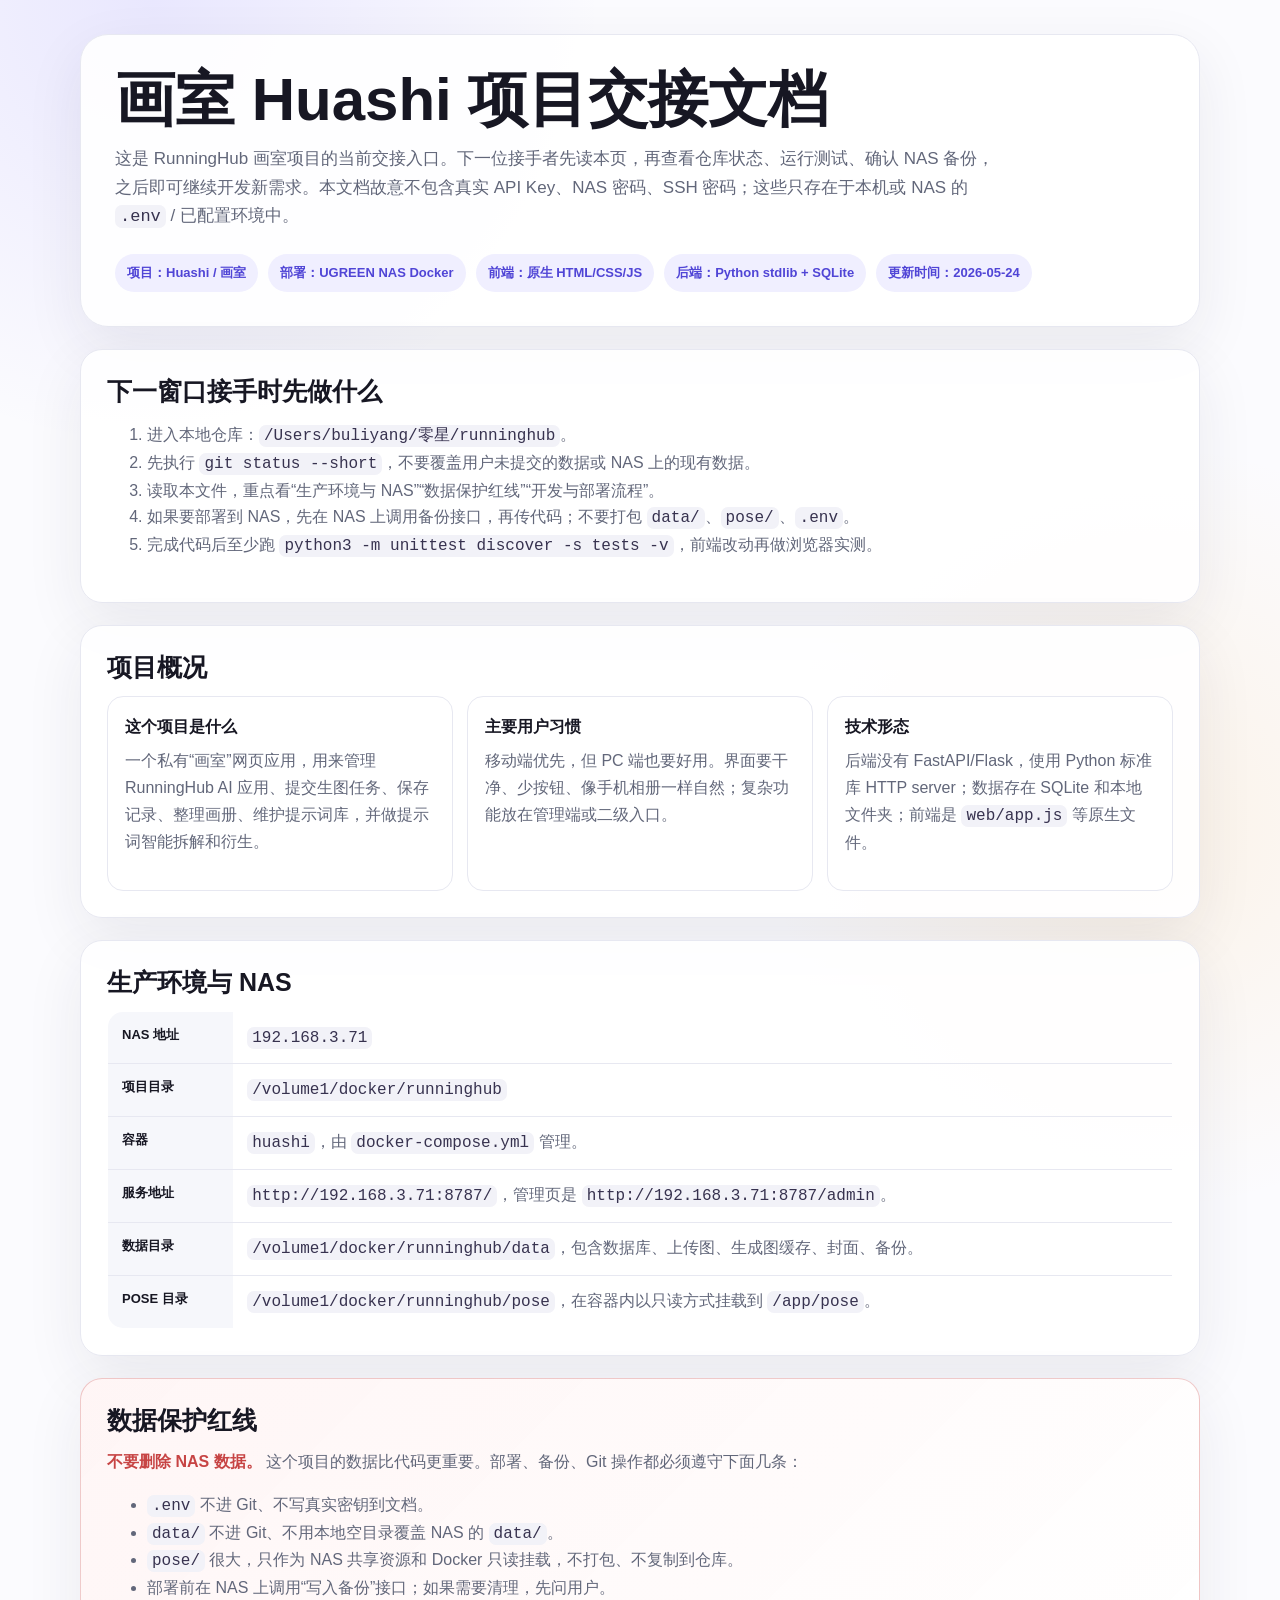
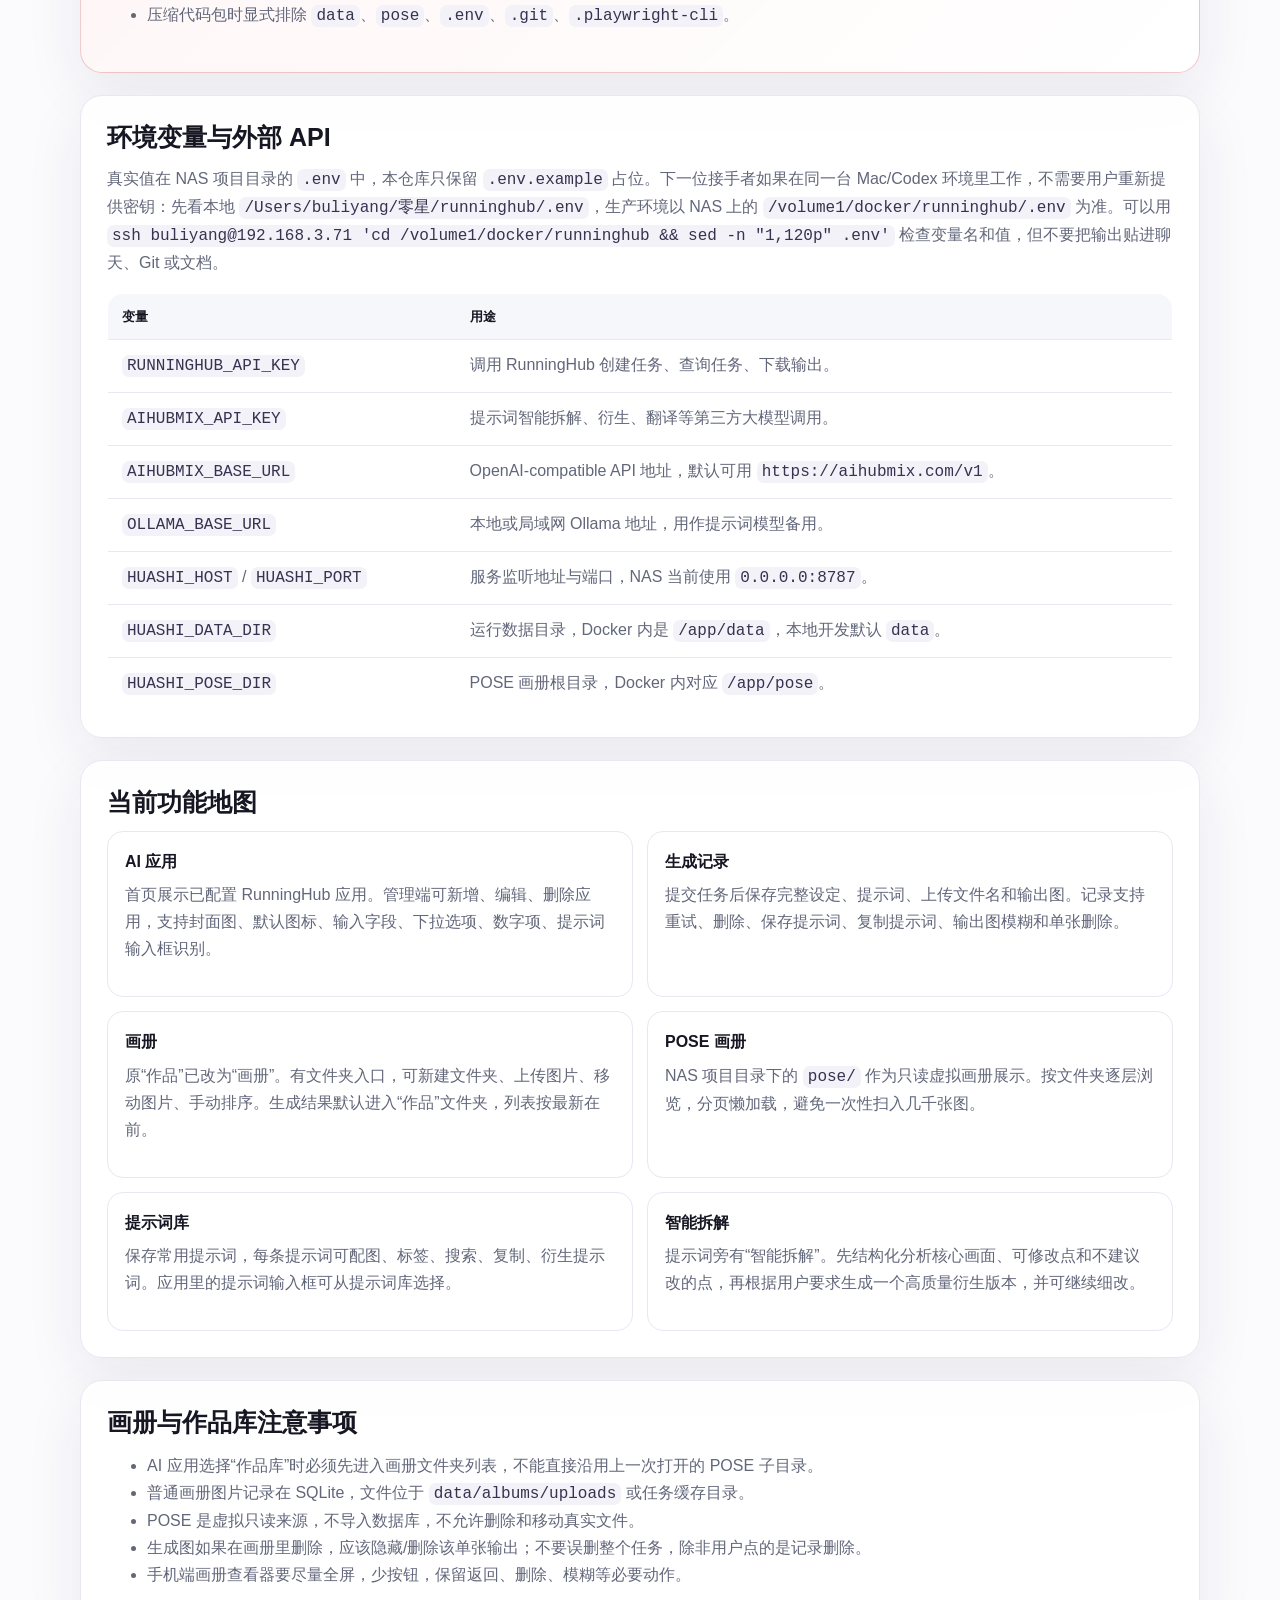
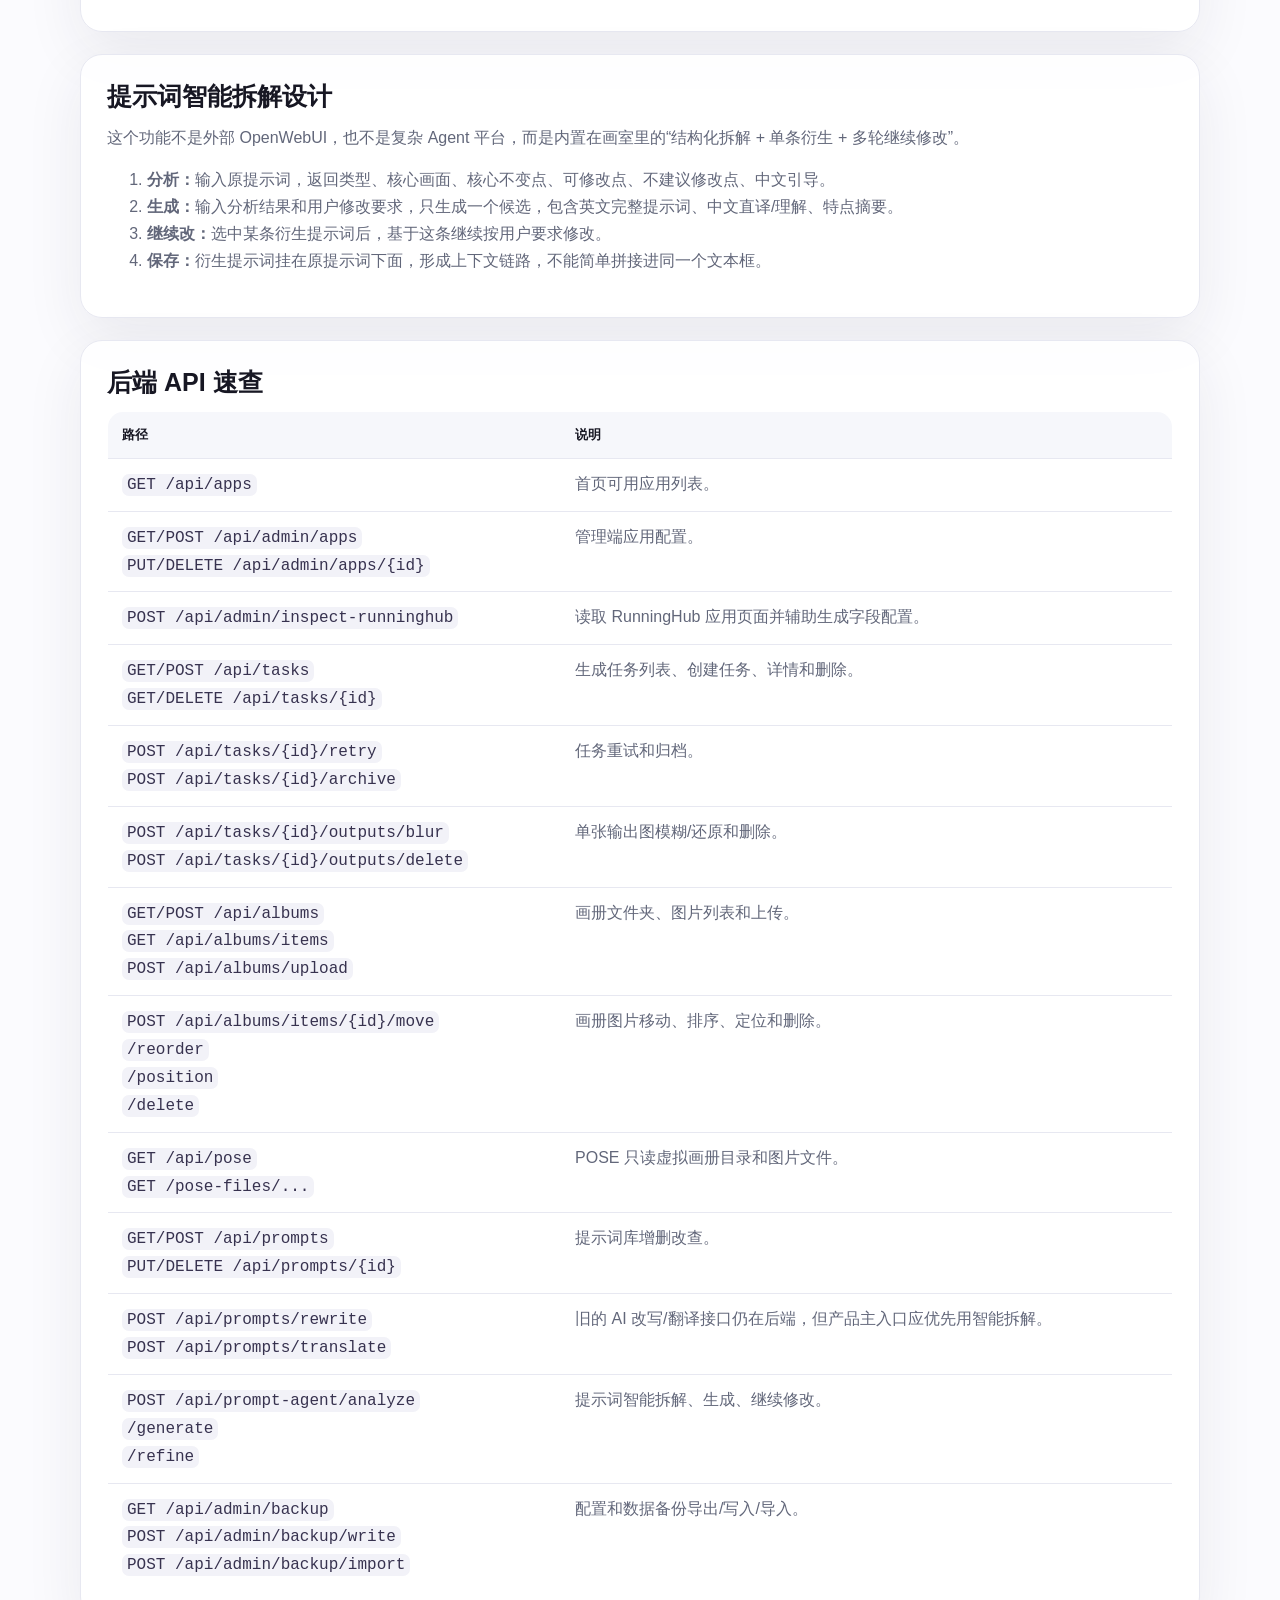
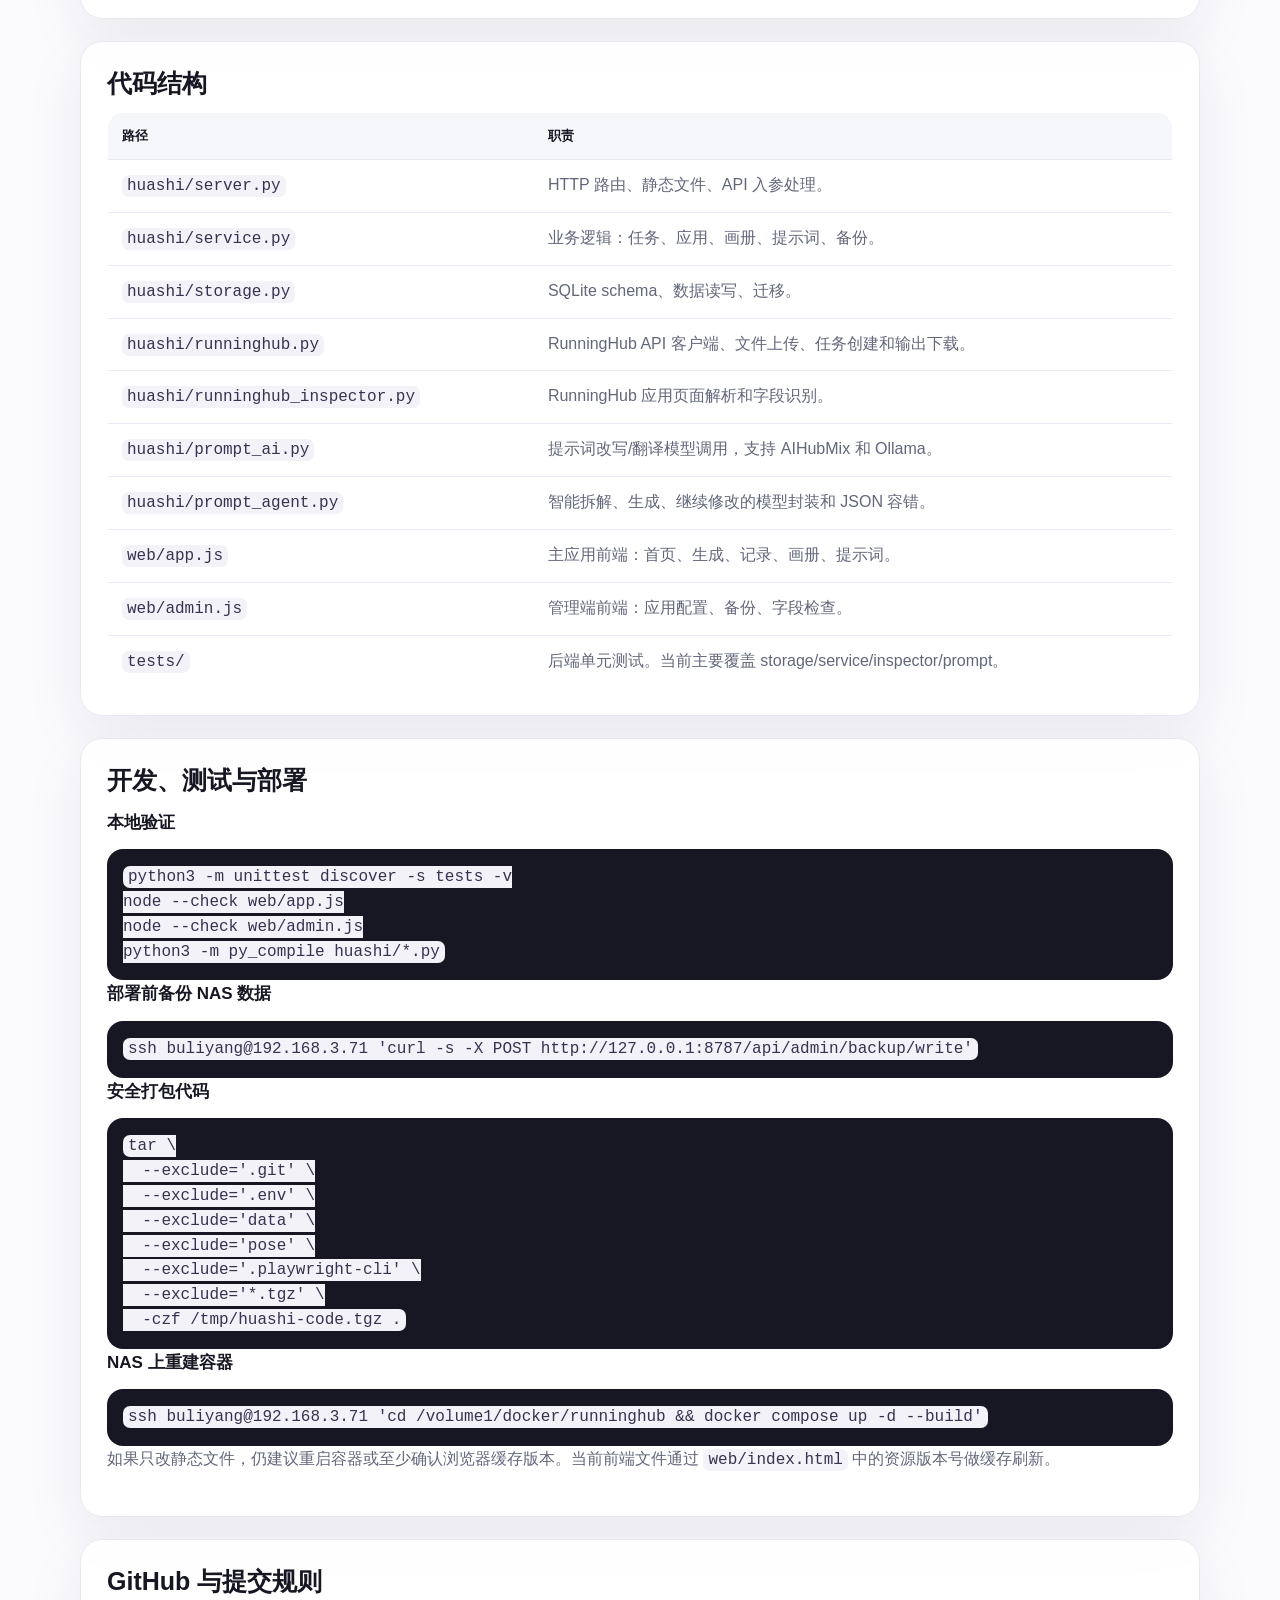
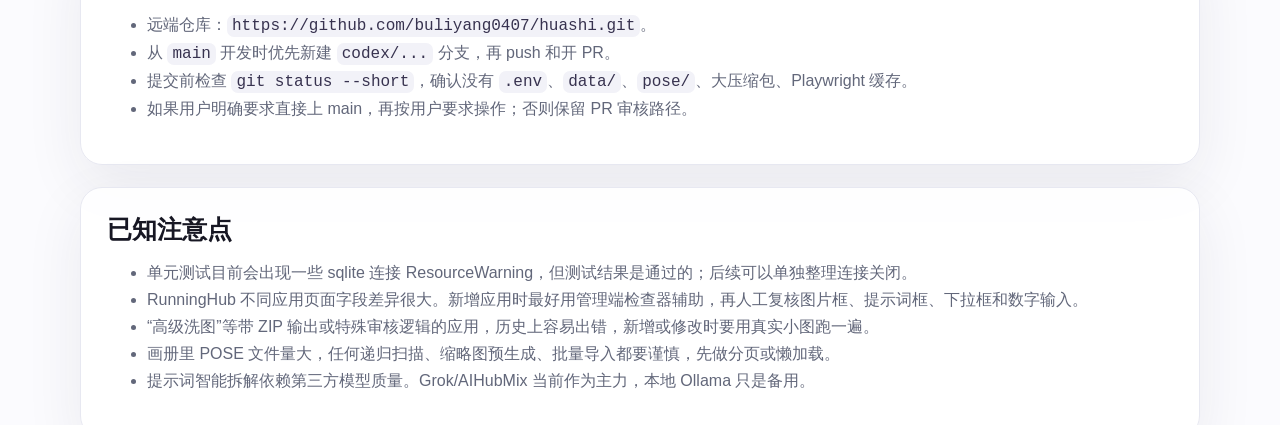
==== commit 75bf8ef0: "Clarify handoff secret lookup locations" ====
--- a/docs/project-handoff.html
+++ b/docs/project-handoff.html
@@ -319,7 +319,7 @@
 
       <section id="env">
         <h2>环境变量与外部 API</h2>
-        <p>真实值在 NAS 项目目录的 <code>.env</code> 中，本仓库只保留 <code>.env.example</code> 占位。</p>
+        <p>真实值在 NAS 项目目录的 <code>.env</code> 中，本仓库只保留 <code>.env.example</code> 占位。下一位接手者如果在同一台 Mac/Codex 环境里工作，不需要用户重新提供密钥：先看本地 <code>/Users/buliyang/零星/runninghub/.env</code>，生产环境以 NAS 上的 <code>/volume1/docker/runninghub/.env</code> 为准。可以用 <code>ssh buliyang@192.168.3.71 'cd /volume1/docker/runninghub &amp;&amp; sed -n "1,120p" .env'</code> 检查变量名和值，但不要把输出贴进聊天、Git 或文档。</p>
         <table>
           <thead>
             <tr>
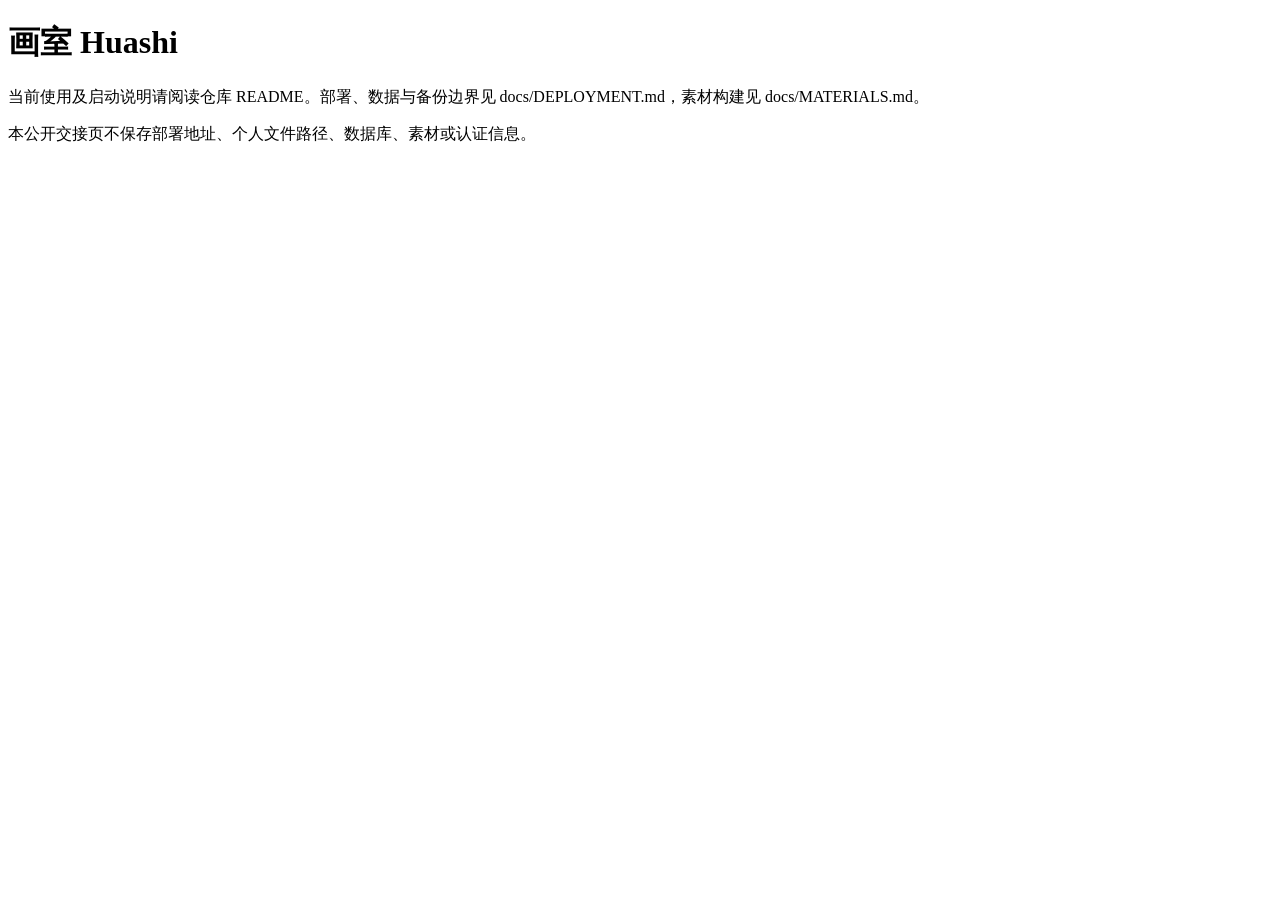
==== commit bc25ecd2: "Publish current Huashi studio, RunPod queue and material workflow" ====
--- a/docs/project-handoff.html
+++ b/docs/project-handoff.html
@@ -1,584 +1 @@
-<!doctype html>
-<html lang="zh-CN">
-  <head>
-    <meta charset="utf-8" />
-    <meta name="viewport" content="width=device-width, initial-scale=1" />
-    <title>画室 Huashi 项目交接文档</title>
-    <style>
-      :root {
-        --ink: #171723;
-        --muted: #62677a;
-        --line: #e7e8f1;
-        --soft: #f6f7fb;
-        --surface: #ffffff;
-        --accent: #6657ff;
-        --accent-soft: #f0efff;
-        --danger: #c74444;
-      }
-
-      * {
-        box-sizing: border-box;
-      }
-
-      html,
-      body {
-        margin: 0;
-        min-height: 100%;
-        color: var(--ink);
-        background:
-          radial-gradient(circle at 12% 0, rgba(102, 87, 255, 0.12), transparent 28rem),
-          radial-gradient(circle at 90% 12%, rgba(255, 183, 77, 0.12), transparent 24rem),
-          #fbfbfe;
-        font-family: ui-sans-serif, -apple-system, BlinkMacSystemFont, "Segoe UI", sans-serif;
-        line-height: 1.68;
-      }
-
-      body {
-        padding: 34px 18px 56px;
-      }
-
-      .page {
-        width: min(1120px, 100%);
-        margin: 0 auto;
-      }
-
-      .hero,
-      section {
-        border: 1px solid var(--line);
-        background: rgba(255, 255, 255, 0.92);
-        box-shadow: 0 20px 58px rgba(42, 43, 70, 0.08);
-      }
-
-      .hero {
-        padding: 34px;
-        border-radius: 28px;
-      }
-
-      section {
-        margin-top: 22px;
-        padding: 26px;
-        border-radius: 22px;
-      }
-
-      h1,
-      h2,
-      h3,
-      p {
-        margin-top: 0;
-      }
-
-      h1 {
-        max-width: 820px;
-        margin-bottom: 14px;
-        font-size: clamp(34px, 5vw, 60px);
-        line-height: 1.04;
-        letter-spacing: 0;
-      }
-
-      h2 {
-        margin-bottom: 14px;
-        font-size: 25px;
-        line-height: 1.2;
-      }
-
-      h3 {
-        margin-bottom: 8px;
-        font-size: 17px;
-      }
-
-      p,
-      li,
-      td {
-        color: var(--muted);
-      }
-
-      .lead {
-        max-width: 880px;
-        color: var(--muted);
-        font-size: 17px;
-      }
-
-      .meta {
-        display: flex;
-        flex-wrap: wrap;
-        gap: 10px;
-        margin-top: 22px;
-      }
-
-      .pill {
-        border-radius: 999px;
-        padding: 8px 12px;
-        background: var(--accent-soft);
-        color: #5045d6;
-        font-size: 13px;
-        font-weight: 800;
-      }
-
-      .grid {
-        display: grid;
-        grid-template-columns: repeat(3, minmax(0, 1fr));
-        gap: 14px;
-      }
-
-      .grid.two {
-        grid-template-columns: repeat(2, minmax(0, 1fr));
-      }
-
-      .card {
-        min-width: 0;
-        padding: 17px;
-        border: 1px solid var(--line);
-        border-radius: 16px;
-        background: var(--surface);
-      }
-
-      .card strong {
-        display: block;
-        margin-bottom: 7px;
-        color: var(--ink);
-      }
-
-      code,
-      pre {
-        font-family: ui-monospace, SFMono-Regular, Menlo, Monaco, Consolas, monospace;
-      }
-
-      code {
-        color: #37324f;
-        background: #f2f2f8;
-        border-radius: 7px;
-        padding: 2px 5px;
-      }
-
-      pre {
-        overflow-x: auto;
-        margin: 12px 0 0;
-        padding: 16px;
-        border-radius: 16px;
-        background: #171723;
-        color: #f8f8ff;
-        line-height: 1.55;
-      }
-
-      table {
-        width: 100%;
-        border-collapse: collapse;
-        border: 1px solid var(--line);
-        border-radius: 16px;
-        overflow: hidden;
-      }
-
-      th,
-      td {
-        padding: 12px 14px;
-        border-bottom: 1px solid var(--line);
-        text-align: left;
-        vertical-align: top;
-      }
-
-      th {
-        background: var(--soft);
-        color: var(--ink);
-        font-size: 13px;
-      }
-
-      tr:last-child td {
-        border-bottom: 0;
-      }
-
-      .warn {
-        border-color: rgba(199, 68, 68, 0.28);
-        background: linear-gradient(135deg, rgba(255, 245, 245, 0.95), rgba(255, 255, 255, 0.92));
-      }
-
-      .warn strong {
-        color: var(--danger);
-      }
-
-      .toc {
-        columns: 2;
-      }
-
-      .toc a {
-        color: #5045d6;
-        text-decoration: none;
-      }
-
-      @media (max-width: 820px) {
-        body {
-          padding: 18px 12px 42px;
-        }
-
-        .hero,
-        section {
-          padding: 20px;
-          border-radius: 20px;
-        }
-
-        .grid,
-        .grid.two {
-          grid-template-columns: 1fr;
-        }
-
-        .toc {
-          columns: 1;
-        }
-      }
-    </style>
-  </head>
-  <body>
-    <main class="page">
-      <header class="hero">
-        <h1>画室 Huashi 项目交接文档</h1>
-        <p class="lead">
-          这是 RunningHub 画室项目的当前交接入口。下一位接手者先读本页，再查看仓库状态、运行测试、确认 NAS
-          备份，之后即可继续开发新需求。本文档故意不包含真实 API Key、NAS 密码、SSH 密码；这些只存在于本机或 NAS
-          的 <code>.env</code> / 已配置环境中。
-        </p>
-        <div class="meta">
-          <span class="pill">项目：Huashi / 画室</span>
-          <span class="pill">部署：UGREEN NAS Docker</span>
-          <span class="pill">前端：原生 HTML/CSS/JS</span>
-          <span class="pill">后端：Python stdlib + SQLite</span>
-          <span class="pill">更新时间：2026-05-24</span>
-        </div>
-      </header>
-
-      <section id="quick-start">
-        <h2>下一窗口接手时先做什么</h2>
-        <ol>
-          <li>进入本地仓库：<code>/Users/buliyang/零星/runninghub</code>。</li>
-          <li>先执行 <code>git status --short</code>，不要覆盖用户未提交的数据或 NAS 上的现有数据。</li>
-          <li>读取本文件，重点看“生产环境与 NAS”“数据保护红线”“开发与部署流程”。</li>
-          <li>如果要部署到 NAS，先在 NAS 上调用备份接口，再传代码；不要打包 <code>data/</code>、<code>pose/</code>、<code>.env</code>。</li>
-          <li>完成代码后至少跑 <code>python3 -m unittest discover -s tests -v</code>，前端改动再做浏览器实测。</li>
-        </ol>
-      </section>
-
-      <section id="overview">
-        <h2>项目概况</h2>
-        <div class="grid">
-          <div class="card">
-            <strong>这个项目是什么</strong>
-            <p>一个私有“画室”网页应用，用来管理 RunningHub AI 应用、提交生图任务、保存记录、整理画册、维护提示词库，并做提示词智能拆解和衍生。</p>
-          </div>
-          <div class="card">
-            <strong>主要用户习惯</strong>
-            <p>移动端优先，但 PC 端也要好用。界面要干净、少按钮、像手机相册一样自然；复杂功能放在管理端或二级入口。</p>
-          </div>
-          <div class="card">
-            <strong>技术形态</strong>
-            <p>后端没有 FastAPI/Flask，使用 Python 标准库 HTTP server；数据存在 SQLite 和本地文件夹；前端是 <code>web/app.js</code> 等原生文件。</p>
-          </div>
-        </div>
-      </section>
-
-      <section id="production">
-        <h2>生产环境与 NAS</h2>
-        <table>
-          <tbody>
-            <tr>
-              <th>NAS 地址</th>
-              <td><code>192.168.3.71</code></td>
-            </tr>
-            <tr>
-              <th>项目目录</th>
-              <td><code>/volume1/docker/runninghub</code></td>
-            </tr>
-            <tr>
-              <th>容器</th>
-              <td><code>huashi</code>，由 <code>docker-compose.yml</code> 管理。</td>
-            </tr>
-            <tr>
-              <th>服务地址</th>
-              <td><code>http://192.168.3.71:8787/</code>，管理页是 <code>http://192.168.3.71:8787/admin</code>。</td>
-            </tr>
-            <tr>
-              <th>数据目录</th>
-              <td><code>/volume1/docker/runninghub/data</code>，包含数据库、上传图、生成图缓存、封面、备份。</td>
-            </tr>
-            <tr>
-              <th>POSE 目录</th>
-              <td><code>/volume1/docker/runninghub/pose</code>，在容器内以只读方式挂载到 <code>/app/pose</code>。</td>
-            </tr>
-          </tbody>
-        </table>
-      </section>
-
-      <section class="warn" id="safety">
-        <h2>数据保护红线</h2>
-        <p><strong>不要删除 NAS 数据。</strong> 这个项目的数据比代码更重要。部署、备份、Git 操作都必须遵守下面几条：</p>
-        <ul>
-          <li><code>.env</code> 不进 Git、不写真实密钥到文档。</li>
-          <li><code>data/</code> 不进 Git、不用本地空目录覆盖 NAS 的 <code>data/</code>。</li>
-          <li><code>pose/</code> 很大，只作为 NAS 共享资源和 Docker 只读挂载，不打包、不复制到仓库。</li>
-          <li>部署前在 NAS 上调用“写入备份”接口；如果需要清理，先问用户。</li>
-          <li>压缩代码包时显式排除 <code>data</code>、<code>pose</code>、<code>.env</code>、<code>.git</code>、<code>.playwright-cli</code>。</li>
-        </ul>
-      </section>
-
-      <section id="env">
-        <h2>环境变量与外部 API</h2>
-        <p>真实值在 NAS 项目目录的 <code>.env</code> 中，本仓库只保留 <code>.env.example</code> 占位。下一位接手者如果在同一台 Mac/Codex 环境里工作，不需要用户重新提供密钥：先看本地 <code>/Users/buliyang/零星/runninghub/.env</code>，生产环境以 NAS 上的 <code>/volume1/docker/runninghub/.env</code> 为准。可以用 <code>ssh buliyang@192.168.3.71 'cd /volume1/docker/runninghub &amp;&amp; sed -n "1,120p" .env'</code> 检查变量名和值，但不要把输出贴进聊天、Git 或文档。</p>
-        <table>
-          <thead>
-            <tr>
-              <th>变量</th>
-              <th>用途</th>
-            </tr>
-          </thead>
-          <tbody>
-            <tr>
-              <td><code>RUNNINGHUB_API_KEY</code></td>
-              <td>调用 RunningHub 创建任务、查询任务、下载输出。</td>
-            </tr>
-            <tr>
-              <td><code>AIHUBMIX_API_KEY</code></td>
-              <td>提示词智能拆解、衍生、翻译等第三方大模型调用。</td>
-            </tr>
-            <tr>
-              <td><code>AIHUBMIX_BASE_URL</code></td>
-              <td>OpenAI-compatible API 地址，默认可用 <code>https://aihubmix.com/v1</code>。</td>
-            </tr>
-            <tr>
-              <td><code>OLLAMA_BASE_URL</code></td>
-              <td>本地或局域网 Ollama 地址，用作提示词模型备用。</td>
-            </tr>
-            <tr>
-              <td><code>HUASHI_HOST</code> / <code>HUASHI_PORT</code></td>
-              <td>服务监听地址与端口，NAS 当前使用 <code>0.0.0.0:8787</code>。</td>
-            </tr>
-            <tr>
-              <td><code>HUASHI_DATA_DIR</code></td>
-              <td>运行数据目录，Docker 内是 <code>/app/data</code>，本地开发默认 <code>data</code>。</td>
-            </tr>
-            <tr>
-              <td><code>HUASHI_POSE_DIR</code></td>
-              <td>POSE 画册根目录，Docker 内对应 <code>/app/pose</code>。</td>
-            </tr>
-          </tbody>
-        </table>
-      </section>
-
-      <section id="features">
-        <h2>当前功能地图</h2>
-        <div class="grid two">
-          <div class="card">
-            <strong>AI 应用</strong>
-            <p>首页展示已配置 RunningHub 应用。管理端可新增、编辑、删除应用，支持封面图、默认图标、输入字段、下拉选项、数字项、提示词输入框识别。</p>
-          </div>
-          <div class="card">
-            <strong>生成记录</strong>
-            <p>提交任务后保存完整设定、提示词、上传文件名和输出图。记录支持重试、删除、保存提示词、复制提示词、输出图模糊和单张删除。</p>
-          </div>
-          <div class="card">
-            <strong>画册</strong>
-            <p>原“作品”已改为“画册”。有文件夹入口，可新建文件夹、上传图片、移动图片、手动排序。生成结果默认进入“作品”文件夹，列表按最新在前。</p>
-          </div>
-          <div class="card">
-            <strong>POSE 画册</strong>
-            <p>NAS 项目目录下的 <code>pose/</code> 作为只读虚拟画册展示。按文件夹逐层浏览，分页懒加载，避免一次性扫入几千张图。</p>
-          </div>
-          <div class="card">
-            <strong>提示词库</strong>
-            <p>保存常用提示词，每条提示词可配图、标签、搜索、复制、衍生提示词。应用里的提示词输入框可从提示词库选择。</p>
-          </div>
-          <div class="card">
-            <strong>智能拆解</strong>
-            <p>提示词旁有“智能拆解”。先结构化分析核心画面、可修改点和不建议改的点，再根据用户要求生成一个高质量衍生版本，并可继续细改。</p>
-          </div>
-        </div>
-      </section>
-
-      <section id="albums">
-        <h2>画册与作品库注意事项</h2>
-        <ul>
-          <li>AI 应用选择“作品库”时必须先进入画册文件夹列表，不能直接沿用上一次打开的 POSE 子目录。</li>
-          <li>普通画册图片记录在 SQLite，文件位于 <code>data/albums/uploads</code> 或任务缓存目录。</li>
-          <li>POSE 是虚拟只读来源，不导入数据库，不允许删除和移动真实文件。</li>
-          <li>生成图如果在画册里删除，应该隐藏/删除该单张输出；不要误删整个任务，除非用户点的是记录删除。</li>
-          <li>手机端画册查看器要尽量全屏，少按钮，保留返回、删除、模糊等必要动作。</li>
-        </ul>
-      </section>
-
-      <section id="prompt-agent">
-        <h2>提示词智能拆解设计</h2>
-        <p>这个功能不是外部 OpenWebUI，也不是复杂 Agent 平台，而是内置在画室里的“结构化拆解 + 单条衍生 + 多轮继续修改”。</p>
-        <ol>
-          <li><strong>分析：</strong>输入原提示词，返回类型、核心画面、核心不变点、可修改点、不建议修改点、中文引导。</li>
-          <li><strong>生成：</strong>输入分析结果和用户修改要求，只生成一个候选，包含英文完整提示词、中文直译/理解、特点摘要。</li>
-          <li><strong>继续改：</strong>选中某条衍生提示词后，基于这条继续按用户要求修改。</li>
-          <li><strong>保存：</strong>衍生提示词挂在原提示词下面，形成上下文链路，不能简单拼接进同一个文本框。</li>
-        </ol>
-      </section>
-
-      <section id="api">
-        <h2>后端 API 速查</h2>
-        <table>
-          <thead>
-            <tr>
-              <th>路径</th>
-              <th>说明</th>
-            </tr>
-          </thead>
-          <tbody>
-            <tr>
-              <td><code>GET /api/apps</code></td>
-              <td>首页可用应用列表。</td>
-            </tr>
-            <tr>
-              <td><code>GET/POST /api/admin/apps</code><br /><code>PUT/DELETE /api/admin/apps/{id}</code></td>
-              <td>管理端应用配置。</td>
-            </tr>
-            <tr>
-              <td><code>POST /api/admin/inspect-runninghub</code></td>
-              <td>读取 RunningHub 应用页面并辅助生成字段配置。</td>
-            </tr>
-            <tr>
-              <td><code>GET/POST /api/tasks</code><br /><code>GET/DELETE /api/tasks/{id}</code></td>
-              <td>生成任务列表、创建任务、详情和删除。</td>
-            </tr>
-            <tr>
-              <td><code>POST /api/tasks/{id}/retry</code><br /><code>POST /api/tasks/{id}/archive</code></td>
-              <td>任务重试和归档。</td>
-            </tr>
-            <tr>
-              <td><code>POST /api/tasks/{id}/outputs/blur</code><br /><code>POST /api/tasks/{id}/outputs/delete</code></td>
-              <td>单张输出图模糊/还原和删除。</td>
-            </tr>
-            <tr>
-              <td><code>GET/POST /api/albums</code><br /><code>GET /api/albums/items</code><br /><code>POST /api/albums/upload</code></td>
-              <td>画册文件夹、图片列表和上传。</td>
-            </tr>
-            <tr>
-              <td><code>POST /api/albums/items/{id}/move</code><br /><code>/reorder</code><br /><code>/position</code><br /><code>/delete</code></td>
-              <td>画册图片移动、排序、定位和删除。</td>
-            </tr>
-            <tr>
-              <td><code>GET /api/pose</code><br /><code>GET /pose-files/...</code></td>
-              <td>POSE 只读虚拟画册目录和图片文件。</td>
-            </tr>
-            <tr>
-              <td><code>GET/POST /api/prompts</code><br /><code>PUT/DELETE /api/prompts/{id}</code></td>
-              <td>提示词库增删改查。</td>
-            </tr>
-            <tr>
-              <td><code>POST /api/prompts/rewrite</code><br /><code>POST /api/prompts/translate</code></td>
-              <td>旧的 AI 改写/翻译接口仍在后端，但产品主入口应优先用智能拆解。</td>
-            </tr>
-            <tr>
-              <td><code>POST /api/prompt-agent/analyze</code><br /><code>/generate</code><br /><code>/refine</code></td>
-              <td>提示词智能拆解、生成、继续修改。</td>
-            </tr>
-            <tr>
-              <td><code>GET /api/admin/backup</code><br /><code>POST /api/admin/backup/write</code><br /><code>POST /api/admin/backup/import</code></td>
-              <td>配置和数据备份导出/写入/导入。</td>
-            </tr>
-          </tbody>
-        </table>
-      </section>
-
-      <section id="files">
-        <h2>代码结构</h2>
-        <table>
-          <thead>
-            <tr>
-              <th>路径</th>
-              <th>职责</th>
-            </tr>
-          </thead>
-          <tbody>
-            <tr>
-              <td><code>huashi/server.py</code></td>
-              <td>HTTP 路由、静态文件、API 入参处理。</td>
-            </tr>
-            <tr>
-              <td><code>huashi/service.py</code></td>
-              <td>业务逻辑：任务、应用、画册、提示词、备份。</td>
-            </tr>
-            <tr>
-              <td><code>huashi/storage.py</code></td>
-              <td>SQLite schema、数据读写、迁移。</td>
-            </tr>
-            <tr>
-              <td><code>huashi/runninghub.py</code></td>
-              <td>RunningHub API 客户端、文件上传、任务创建和输出下载。</td>
-            </tr>
-            <tr>
-              <td><code>huashi/runninghub_inspector.py</code></td>
-              <td>RunningHub 应用页面解析和字段识别。</td>
-            </tr>
-            <tr>
-              <td><code>huashi/prompt_ai.py</code></td>
-              <td>提示词改写/翻译模型调用，支持 AIHubMix 和 Ollama。</td>
-            </tr>
-            <tr>
-              <td><code>huashi/prompt_agent.py</code></td>
-              <td>智能拆解、生成、继续修改的模型封装和 JSON 容错。</td>
-            </tr>
-            <tr>
-              <td><code>web/app.js</code></td>
-              <td>主应用前端：首页、生成、记录、画册、提示词。</td>
-            </tr>
-            <tr>
-              <td><code>web/admin.js</code></td>
-              <td>管理端前端：应用配置、备份、字段检查。</td>
-            </tr>
-            <tr>
-              <td><code>tests/</code></td>
-              <td>后端单元测试。当前主要覆盖 storage/service/inspector/prompt。</td>
-            </tr>
-          </tbody>
-        </table>
-      </section>
-
-      <section id="deploy">
-        <h2>开发、测试与部署</h2>
-        <h3>本地验证</h3>
-        <pre><code>python3 -m unittest discover -s tests -v
-node --check web/app.js
-node --check web/admin.js
-python3 -m py_compile huashi/*.py</code></pre>
-
-        <h3>部署前备份 NAS 数据</h3>
-        <pre><code>ssh buliyang@192.168.3.71 'curl -s -X POST http://127.0.0.1:8787/api/admin/backup/write'</code></pre>
-
-        <h3>安全打包代码</h3>
-        <pre><code>tar \
-  --exclude='.git' \
-  --exclude='.env' \
-  --exclude='data' \
-  --exclude='pose' \
-  --exclude='.playwright-cli' \
-  --exclude='*.tgz' \
-  -czf /tmp/huashi-code.tgz .</code></pre>
-
-        <h3>NAS 上重建容器</h3>
-        <pre><code>ssh buliyang@192.168.3.71 'cd /volume1/docker/runninghub &amp;&amp; docker compose up -d --build'</code></pre>
-
-        <p>如果只改静态文件，仍建议重启容器或至少确认浏览器缓存版本。当前前端文件通过 <code>web/index.html</code> 中的资源版本号做缓存刷新。</p>
-      </section>
-
-      <section id="github">
-        <h2>GitHub 与提交规则</h2>
-        <ul>
-          <li>远端仓库：<code>https://github.com/buliyang0407/huashi.git</code>。</li>
-          <li>从 <code>main</code> 开发时优先新建 <code>codex/...</code> 分支，再 push 和开 PR。</li>
-          <li>提交前检查 <code>git status --short</code>，确认没有 <code>.env</code>、<code>data/</code>、<code>pose/</code>、大压缩包、Playwright 缓存。</li>
-          <li>如果用户明确要求直接上 main，再按用户要求操作；否则保留 PR 审核路径。</li>
-        </ul>
-      </section>
-
-      <section id="known-issues">
-        <h2>已知注意点</h2>
-        <ul>
-          <li>单元测试目前会出现一些 sqlite 连接 ResourceWarning，但测试结果是通过的；后续可以单独整理连接关闭。</li>
-          <li>RunningHub 不同应用页面字段差异很大。新增应用时最好用管理端检查器辅助，再人工复核图片框、提示词框、下拉框和数字输入。</li>
-          <li>“高级洗图”等带 ZIP 输出或特殊审核逻辑的应用，历史上容易出错，新增或修改时要用真实小图跑一遍。</li>
-          <li>画册里 POSE 文件量大，任何递归扫描、缩略图预生成、批量导入都要谨慎，先做分页或懒加载。</li>
-          <li>提示词智能拆解依赖第三方模型质量。Grok/AIHubMix 当前作为主力，本地 Ollama 只是备用。</li>
-        </ul>
-      </section>
-    </main>
-  </body>
-</html>
+<!doctype html><html lang="zh-CN"><meta charset="utf-8"><meta name="viewport" content="width=device-width,initial-scale=1"><title>画室维护入口</title><body><main><h1>画室 Huashi</h1><p>当前使用及启动说明请阅读仓库 README。部署、数据与备份边界见 docs/DEPLOYMENT.md，素材构建见 docs/MATERIALS.md。</p><p>本公开交接页不保存部署地址、个人文件路径、数据库、素材或认证信息。</p></main></body></html>
